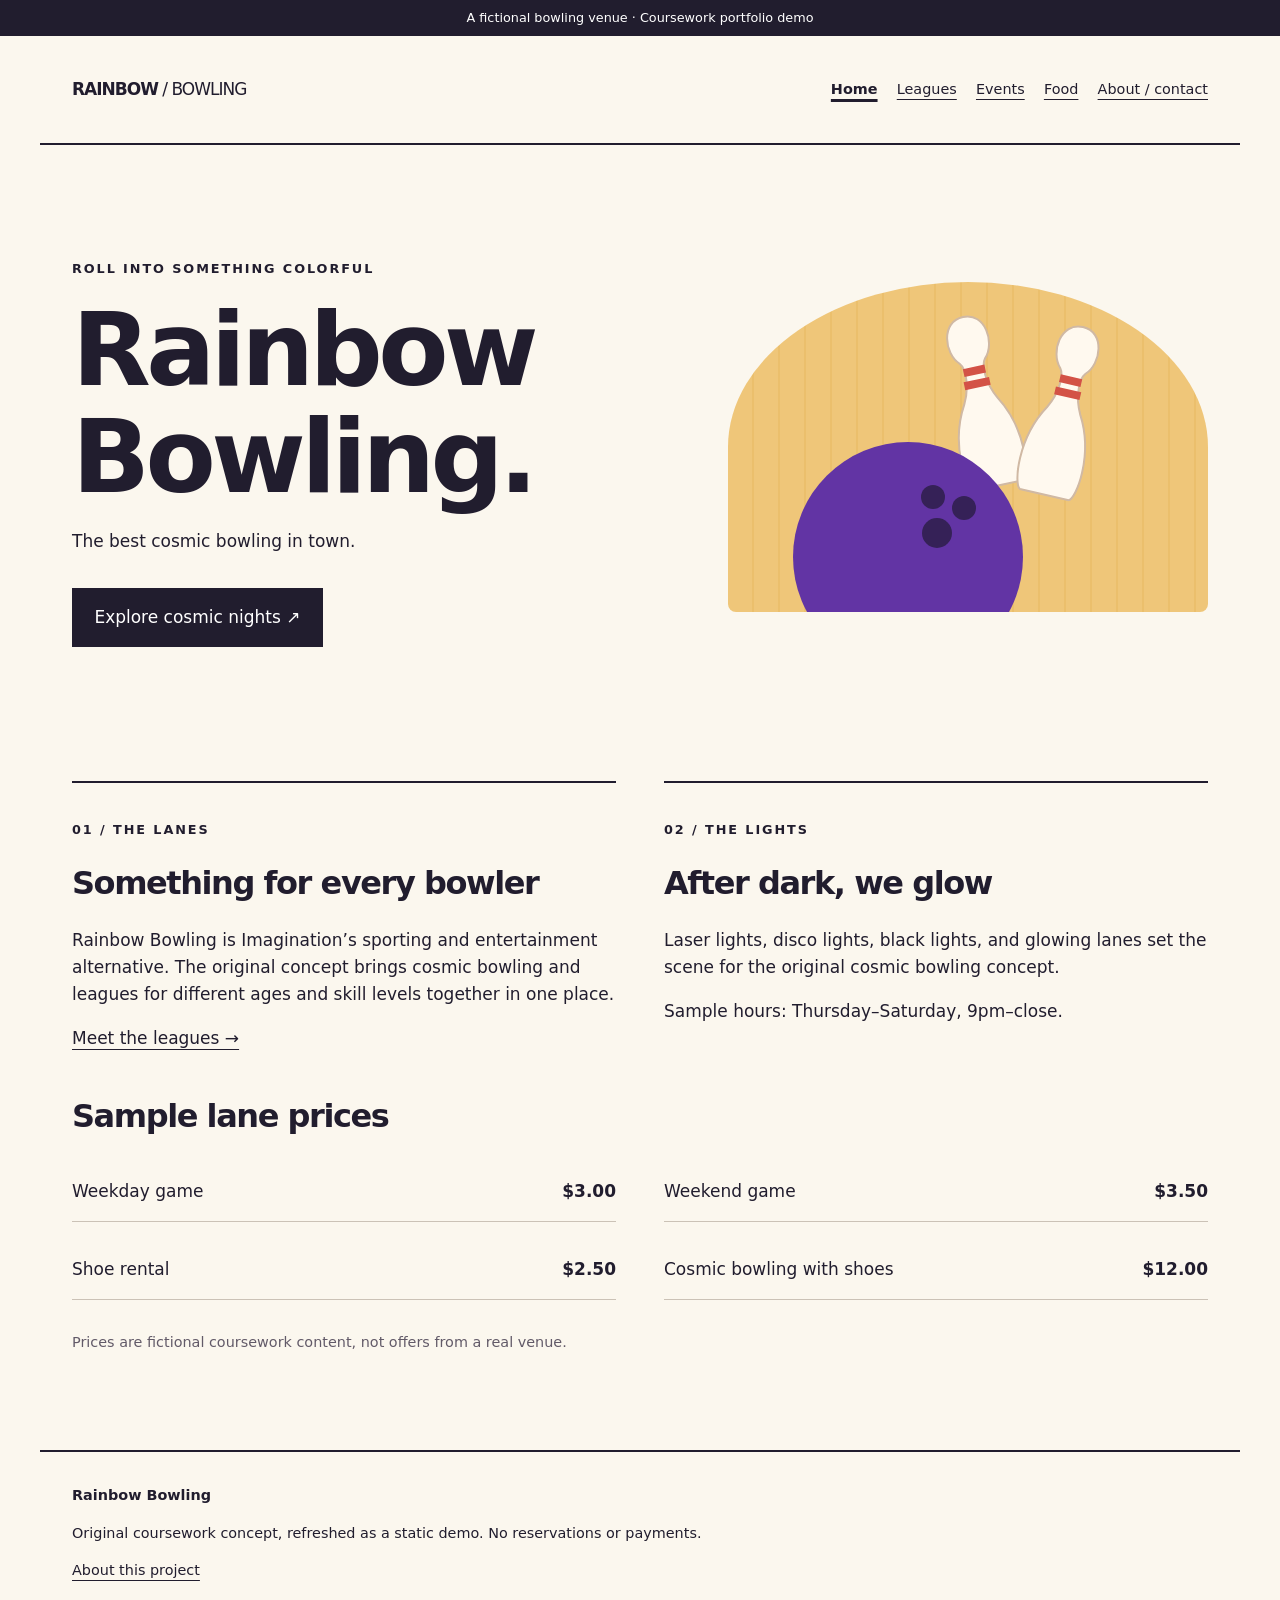
==== rainbow-bowling-static/static-site/index.html @ 679307af "Prepare Rainbow Bowling static concept for GitHub Pages" ====
<!doctype html>
<html lang="en">
  <head>
    <meta charset="utf-8" />
    <meta name="viewport" content="width=device-width, initial-scale=1" />
    <title>Rainbow Bowling | Rainbow Bowling</title>
    <meta name="description" content="The best cosmic bowling in town." />
    <link rel="stylesheet" href="style.css" />
  </head>
  <body>
    <a class="skip" href="#main">Skip to content</a>
    <p class="demo-banner">
      A fictional bowling venue · Coursework portfolio demo
    </p>
    <header>
      <a class="logo" href="index.html">RAINBOW<span> / BOWLING</span></a>
      <nav aria-label="Main navigation">
        <a href="index.html" aria-current="page">Home</a
        ><a href="leagues.html">Leagues</a><a href="events.html">Events</a
        ><a href="food.html">Food</a
        ><a href="contact-us.html">About / contact</a>
      </nav>
    </header>
    <main id="main">
      <section class="hero">
        <div>
          <p class="eyebrow">Roll into something colorful</p>
          <h1>Rainbow<br />Bowling.</h1>
          <p>The best cosmic bowling in town.</p>
          <a class="button" href="events.html">Explore cosmic nights ↗</a>
        </div>
        <div class="bowling-art" aria-hidden="true">
          <svg
            viewBox="0 0 460 330"
            width="100%"
            height="100%"
            xmlns="http://www.w3.org/2000/svg"
          >
            <defs>
              <g id="pin">
                <path
                  d="M0 0 C-23 0 -26 32 -13 45 C-8 51 -8 69 -17 86 C-39 123 -32 169 -25 172 L25 172 C32 169 39 123 17 86 C8 69 8 51 13 45 C26 32 23 0 0 0Z"
                  fill="#fff9ef"
                  stroke="#d0b9a4"
                  stroke-width="2"
                />
                <path
                  d="M-11 55 L11 55 M-13 68 L13 68"
                  stroke="#d35246"
                  stroke-width="8"
                />
              </g>
            </defs>
            <use href="#pin" transform="translate(225 35) rotate(-12)" />
            <use href="#pin" transform="translate(345 45) rotate(13)" />
            <circle cx="170" cy="275" r="115" fill="#6234a4" />
            <circle cx="195" cy="215" r="12" fill="#352157" />
            <circle cx="226" cy="226" r="12" fill="#352157" />
            <circle cx="199" cy="251" r="15" fill="#352157" />
          </svg>
        </div>
      </section>
      <section class="grid">
        <article>
          <p class="eyebrow">01 / The lanes</p>
          <h2>Something for every bowler</h2>
          <p>
            Rainbow Bowling is Imagination’s sporting and entertainment
            alternative. The original concept brings cosmic bowling and leagues
            for different ages and skill levels together in one place.
          </p>
          <a href="leagues.html">Meet the leagues →</a>
        </article>
        <article>
          <p class="eyebrow">02 / The lights</p>
          <h2>After dark, we glow</h2>
          <p>
            Laser lights, disco lights, black lights, and glowing lanes set the
            scene for the original cosmic bowling concept.
          </p>
          <p>Sample hours: Thursday–Saturday, 9pm–close.</p>
        </article>
      </section>
      <section>
        <h2>Sample lane prices</h2>
        <div class="prices">
          <p>Weekday game <strong>$3.00</strong></p>
          <p>Weekend game <strong>$3.50</strong></p>
          <p>Shoe rental <strong>$2.50</strong></p>
          <p>Cosmic bowling with shoes <strong>$12.00</strong></p>
        </div>
        <p class="note">
          Prices are fictional coursework content, not offers from a real venue.
        </p>
      </section>
    </main>
    <footer>
      <strong>Rainbow Bowling</strong>
      <p>
        Original coursework concept, refreshed as a static demo. No reservations
        or payments.
      </p>
      <a href="contact-us.html">About this project</a>
    </footer>
  </body>
</html>
---- rainbow-bowling-static/static-site/style.css ----
* {
  box-sizing: border-box;
}
html {
  scroll-behavior: smooth;
}
body {
  margin: 0;
  background: #fbf7ee;
  color: #211d2e;
  font:
    17px/1.6 system-ui,
    sans-serif;
}
a {
  color: inherit;
  text-underline-offset: 5px;
}
a:hover {
  color: #6b37b9;
}
a:focus-visible {
  outline: 3px solid #d25f08;
  outline-offset: 5px;
}
.demo-banner {
  margin: 0;
  background: #211d2e;
  color: #fff;
  text-align: center;
  padding: 0.5rem 1rem;
  font-size: 0.8rem;
}
header,
main,
footer {
  max-width: 1200px;
  margin: auto;
  padding: 2rem;
}
header {
  display: flex;
  justify-content: space-between;
  align-items: center;
  gap: 1rem;
  border-bottom: 2px solid #211d2e;
  flex-wrap: wrap;
}
.logo {
  font-weight: 900;
  text-decoration: none;
  letter-spacing: -1px;
}
.logo span {
  font-weight: 400;
}
nav {
  display: flex;
  gap: 1.2rem;
  flex-wrap: wrap;
}
nav a {
  font-size: 0.9rem;
  padding: 0.6rem 0;
}
nav [aria-current] {
  font-weight: 750;
  text-decoration-thickness: 3px;
}
h1,
h2 {
  line-height: 1.05;
  letter-spacing: -0.045em;
}
h1 {
  font-size: clamp(3rem, 8vw, 7rem);
  margin: 1rem 0;
}
h2 {
  font-size: 2rem;
}
.lead {
  font-size: 1.5rem;
  max-width: 45rem;
}
.hero {
  display: grid;
  grid-template-columns: 1.3fr 1fr;
  align-items: center;
  gap: 2rem;
  min-height: 540px;
}
.eyebrow {
  text-transform: uppercase;
  letter-spacing: 0.15em;
  font-size: 0.8rem;
  font-weight: 650;
}
.button {
  display: inline-block;
  background: #211d2e;
  color: #fff;
  padding: 1rem 1.4rem;
  margin-top: 1rem;
  text-decoration: none;
}
.button:hover {
  background: #6433a5;
  color: #fff;
}
.bowling-art {
  position: relative;
  height: 330px;
  border-radius: 50% 50% 8px 8px;
  background: repeating-linear-gradient(
    90deg,
    #efc679 0 24px,
    #ebbf6c 24px 26px
  );
  overflow: hidden;
}
.ball {
  position: absolute;
  bottom: -90px;
  left: 10%;
  font-size: 280px;
  line-height: 1;
  color: #6336a5;
  z-index: 2;
  text-shadow: 8px 8px #3e236c;
}
.pin {
  position: absolute;
  font-size: 230px;
  line-height: 1;
  right: 5%;
  top: 10px;
  color: #fff;
  text-shadow: 4px 5px #c95442;
  transform: rotate(15deg);
}
.pin.back {
  right: 36%;
  font-size: 185px;
  transform: rotate(-15deg);
}
section {
  margin-bottom: 4rem;
}
.grid {
  display: grid;
  grid-template-columns: repeat(auto-fit, minmax(min(100%, 280px), 1fr));
  gap: 3rem;
  margin: 3rem 0;
}
article {
  border-top: 2px solid #211d2e;
  padding-top: 1.5rem;
}
.prices {
  display: grid;
  grid-template-columns: repeat(2, 1fr);
  gap: 0 3rem;
}
.prices p {
  display: flex;
  justify-content: space-between;
  gap: 1rem;
  border-bottom: 1px solid #cbc2b6;
  padding-bottom: 1rem;
}
.note {
  color: #625a68;
  font-size: 0.9rem;
}
.price {
  font-size: 4rem;
  font-weight: 750;
}
.price span {
  font-size: 1rem;
}
footer {
  border-top: 2px solid #211d2e;
  font-size: 0.9rem;
}
.skip {
  position: absolute;
  top: -100px;
  background: white;
  padding: 1rem;
  z-index: 9;
}
.skip:focus {
  top: 0;
}
@media (max-width: 650px) {
  header,
  main,
  footer {
    padding: 1.25rem;
  }
  .hero {
    grid-template-columns: 1fr;
    min-height: 0;
  }
  .bowling-art {
    height: 240px;
  }
  .prices {
    grid-template-columns: 1fr;
  }
  nav {
    gap: 1rem;
  }
  .grid {
    gap: 1.5rem;
  }
  section {
    margin-bottom: 2rem;
  }
}
@media (prefers-reduced-motion: reduce) {
  html {
    scroll-behavior: auto;
  }
}
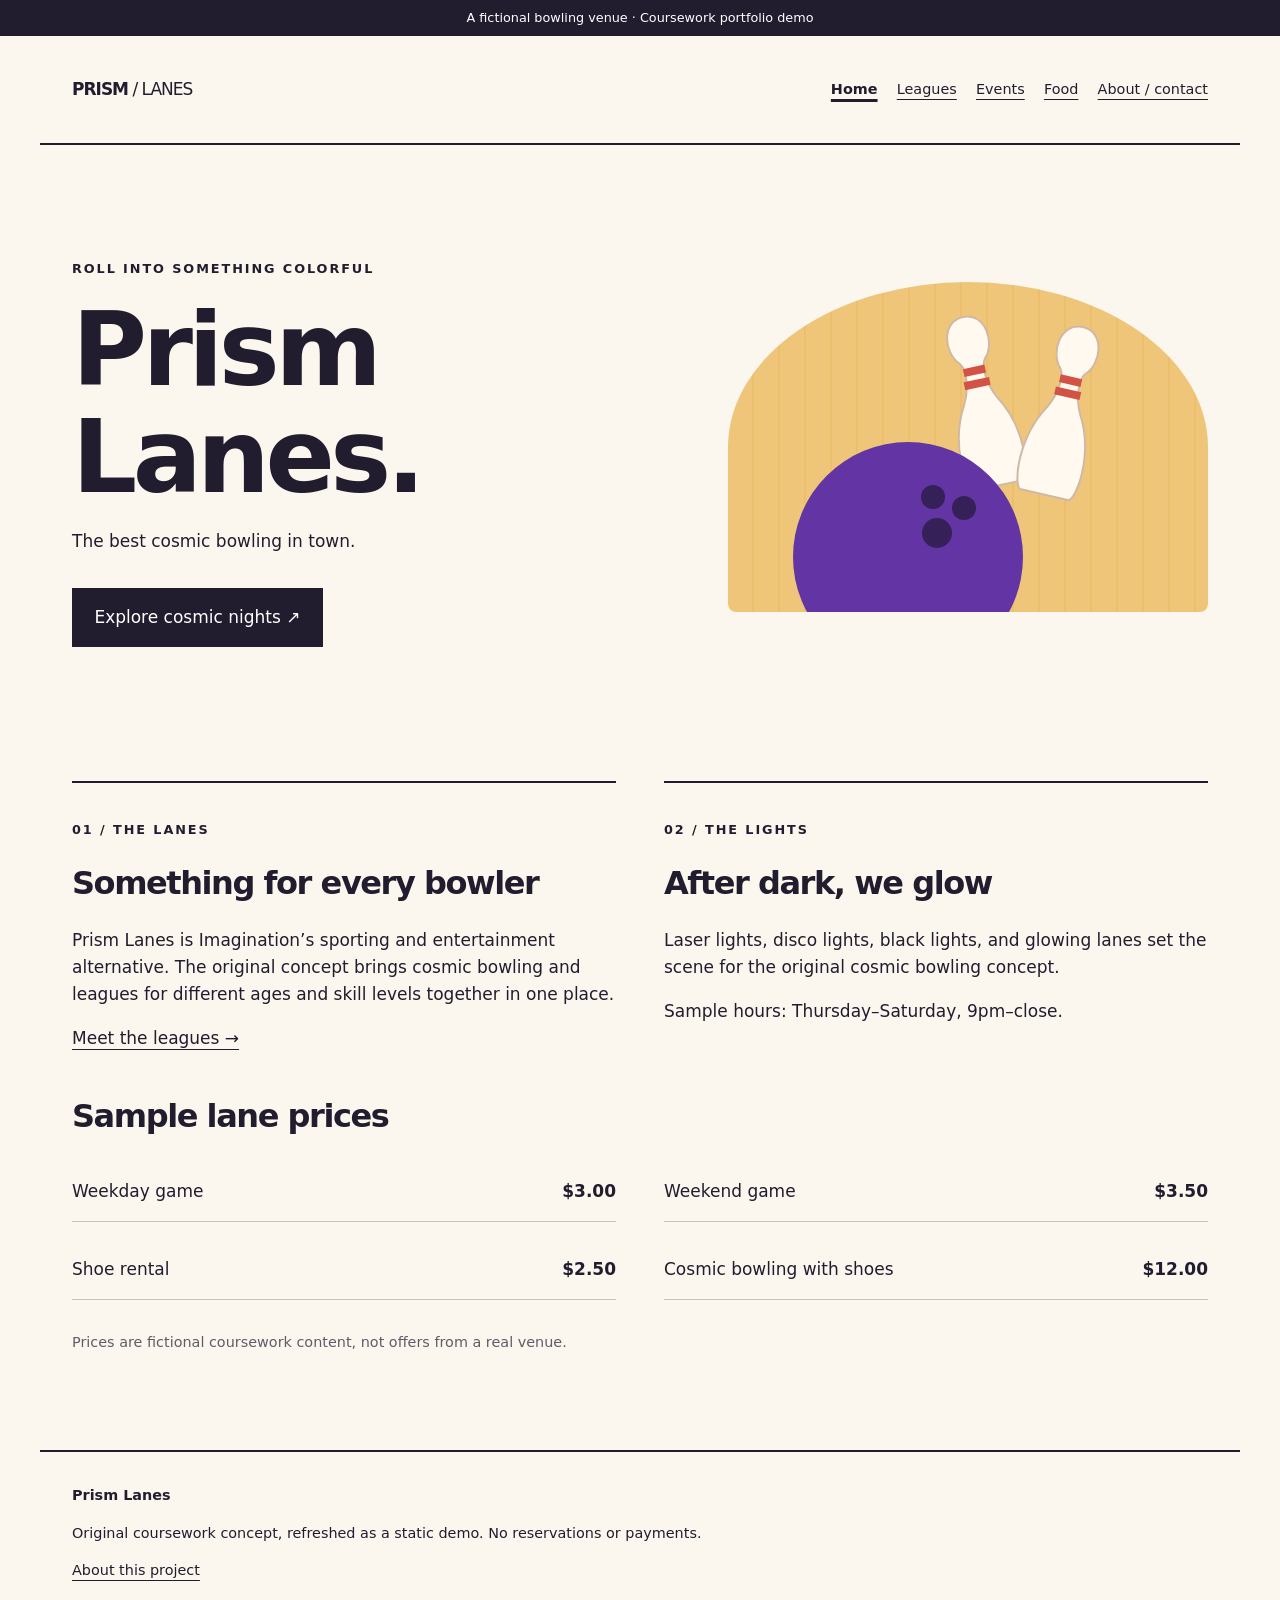
==== commit 57ae3e61: "Rename bowling demo to Prism Lanes and enable Pages publishing" ====
--- a/rainbow-bowling-static/static-site/index.html
+++ b/rainbow-bowling-static/static-site/index.html
@@ -3,7 +3,7 @@
   <head>
     <meta charset="utf-8" />
     <meta name="viewport" content="width=device-width, initial-scale=1" />
-    <title>Rainbow Bowling | Rainbow Bowling</title>
+    <title>Prism Lanes | Prism Lanes</title>
     <meta name="description" content="The best cosmic bowling in town." />
     <link rel="stylesheet" href="style.css" />
   </head>
@@ -13,7 +13,7 @@
       A fictional bowling venue · Coursework portfolio demo
     </p>
     <header>
-      <a class="logo" href="index.html">RAINBOW<span> / BOWLING</span></a>
+      <a class="logo" href="index.html">PRISM<span> / LANES</span></a>
       <nav aria-label="Main navigation">
         <a href="index.html" aria-current="page">Home</a
         ><a href="leagues.html">Leagues</a><a href="events.html">Events</a
@@ -25,7 +25,7 @@
       <section class="hero">
         <div>
           <p class="eyebrow">Roll into something colorful</p>
-          <h1>Rainbow<br />Bowling.</h1>
+          <h1>Prism<br />Lanes.</h1>
           <p>The best cosmic bowling in town.</p>
           <a class="button" href="events.html">Explore cosmic nights ↗</a>
         </div>
@@ -65,7 +65,7 @@
           <p class="eyebrow">01 / The lanes</p>
           <h2>Something for every bowler</h2>
           <p>
-            Rainbow Bowling is Imagination’s sporting and entertainment
+            Prism Lanes is Imagination’s sporting and entertainment
             alternative. The original concept brings cosmic bowling and leagues
             for different ages and skill levels together in one place.
           </p>
@@ -95,7 +95,7 @@
       </section>
     </main>
     <footer>
-      <strong>Rainbow Bowling</strong>
+      <strong>Prism Lanes</strong>
       <p>
         Original coursework concept, refreshed as a static demo. No reservations
         or payments.
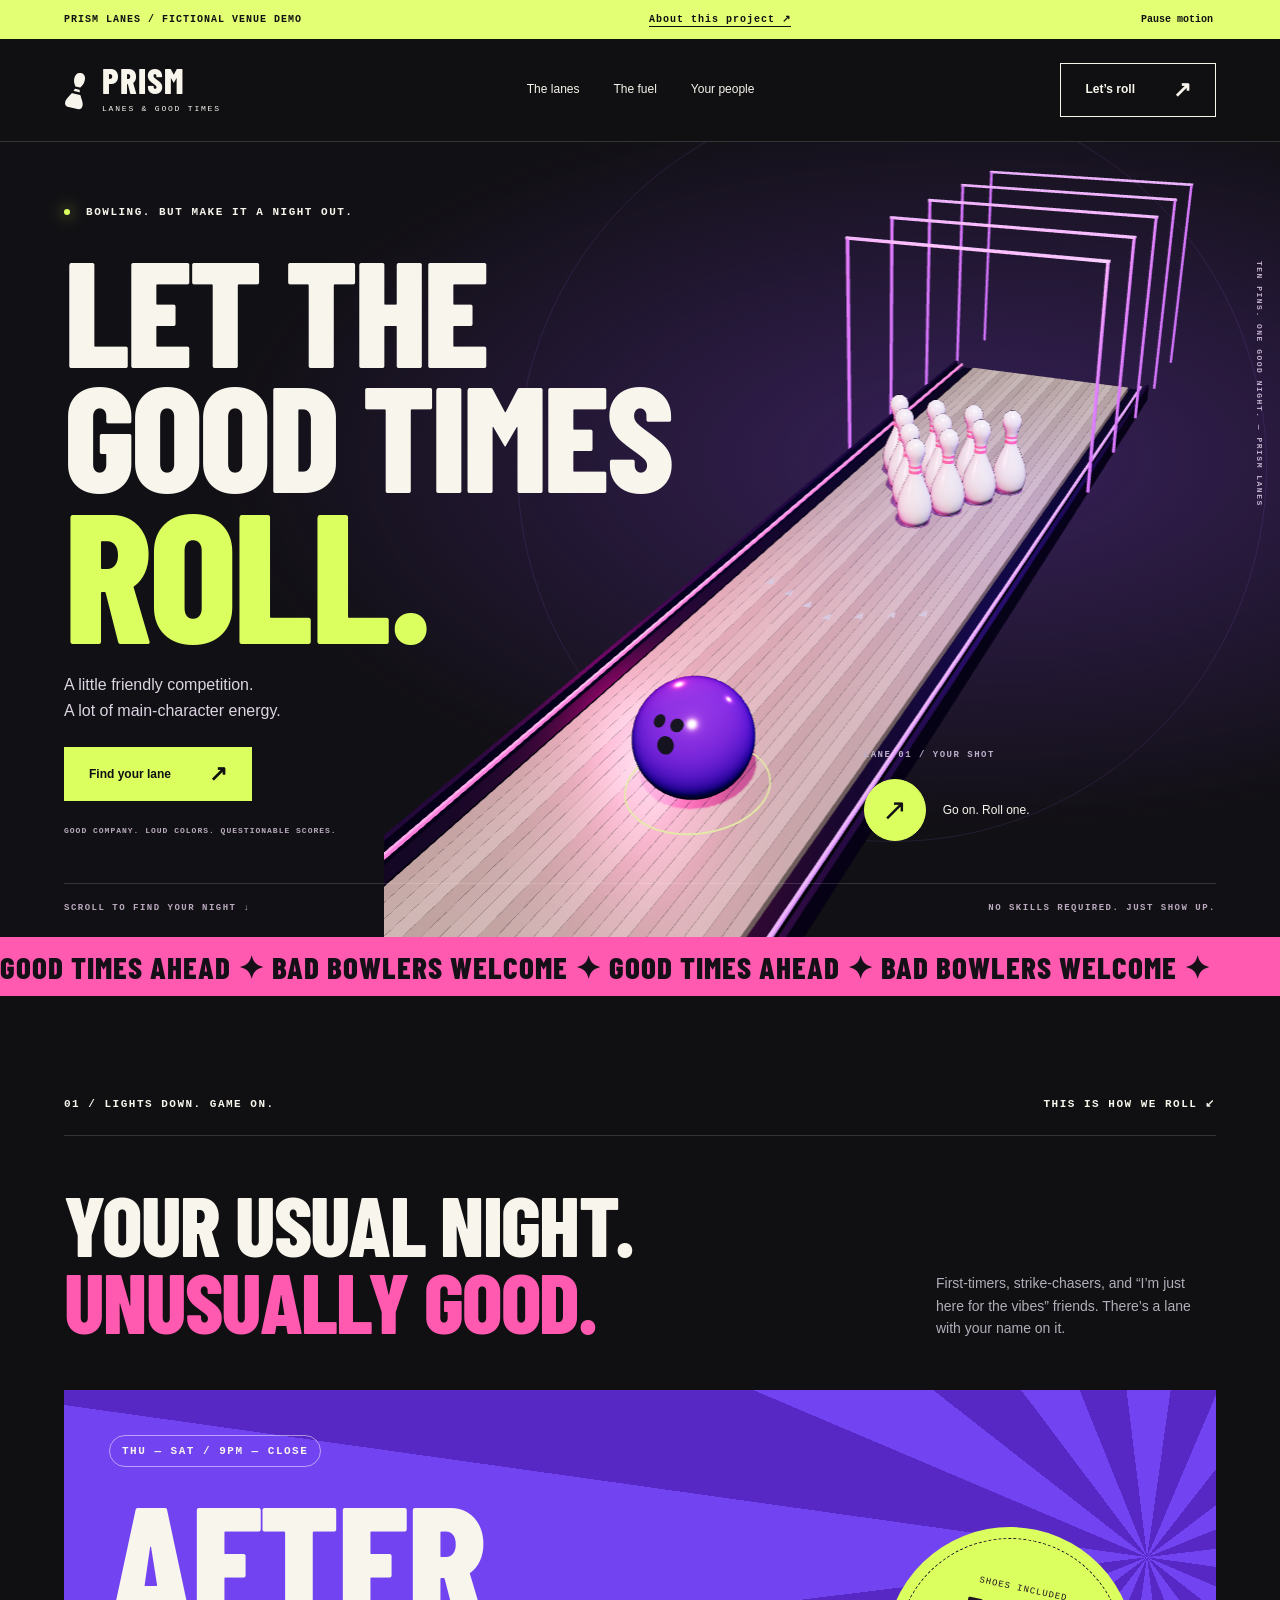
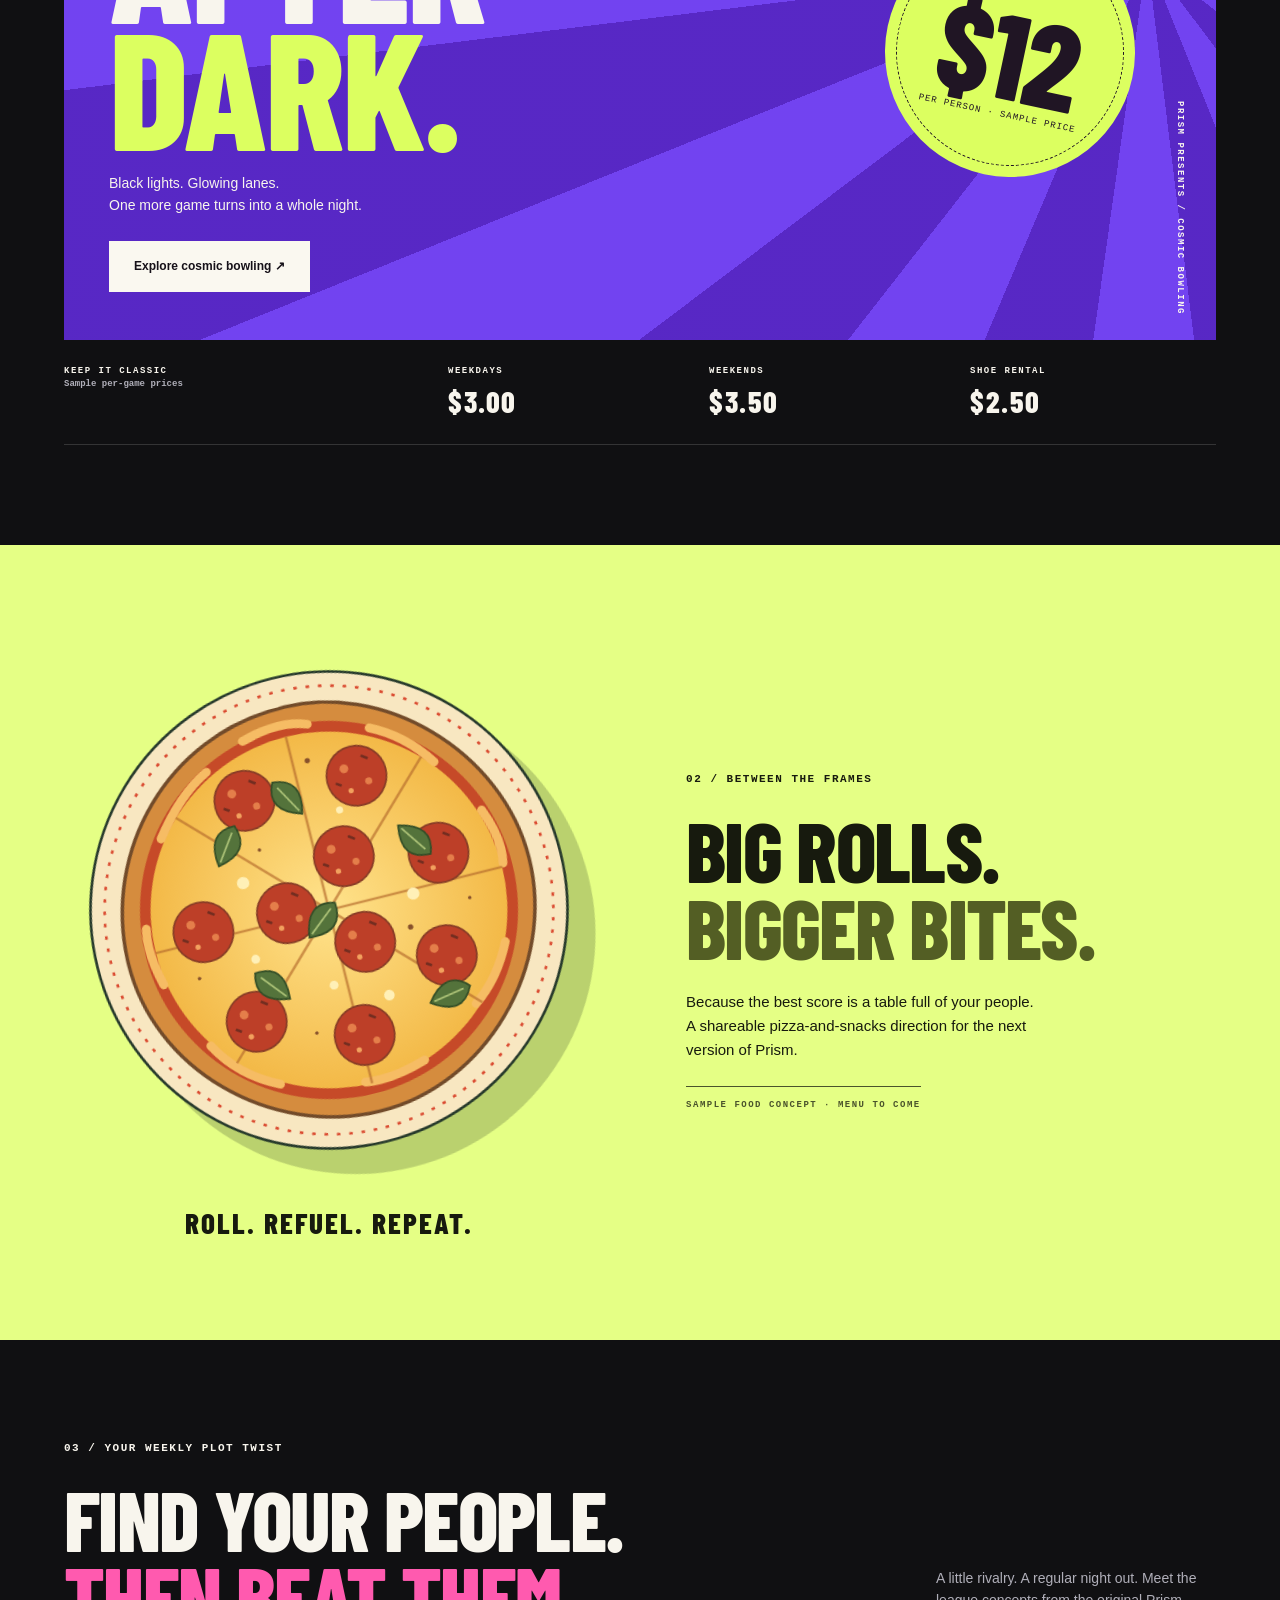
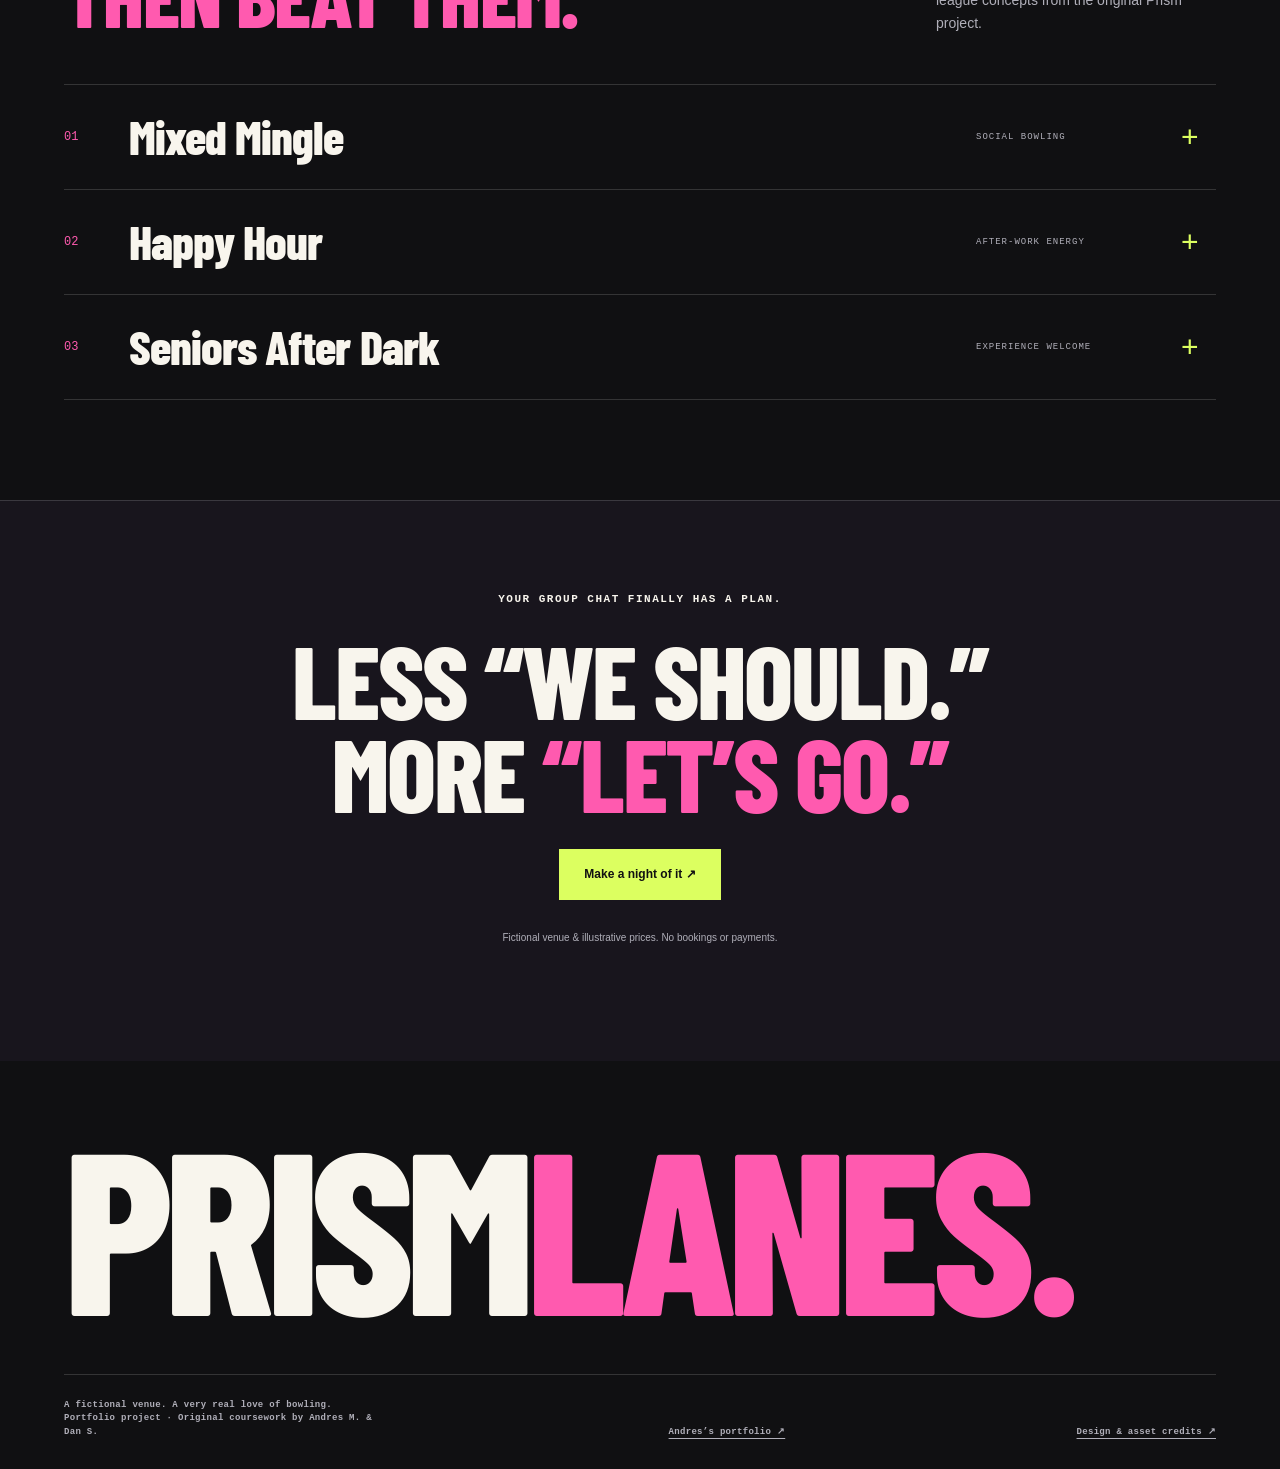
==== commit fa47c356: "Publish After Dark as the Prism Lanes homepage" ====
--- a/rainbow-bowling-static/static-site/index.html
+++ b/rainbow-bowling-static/static-site/index.html
@@ -1,106 +1,264 @@
 <!doctype html>
-<html lang="en">
+<html lang="en" data-theme="night">
   <head>
     <meta charset="utf-8" />
     <meta name="viewport" content="width=device-width, initial-scale=1" />
-    <title>Prism Lanes | Prism Lanes</title>
-    <meta name="description" content="The best cosmic bowling in town." />
-    <link rel="stylesheet" href="style.css" />
+    <meta
+      name="description"
+      content="Prism Lanes: cosmic bowling, good company, and an interactive 3D lane. A fictional venue and web-development portfolio demo."
+    />
+    <title>Prism Lanes — Let the good times roll</title>
+    <link
+      rel="canonical"
+      href="https://grimsyntaxcloud.github.io/prism-lanes/"
+    />
+    <link rel="stylesheet" href="assets/designs.css" />
   </head>
   <body>
+    <div class="study-bar">
+      <span>PRISM LANES <b> / FICTIONAL VENUE DEMO</b></span>
+      <a href="#about">About this project ↗</a>
+      <button class="motion-toggle" aria-pressed="false">Pause motion</button>
+    </div>
     <a class="skip" href="#main">Skip to content</a>
-    <p class="demo-banner">
-      A fictional bowling venue · Coursework portfolio demo
-    </p>
-    <header>
-      <a class="logo" href="index.html">PRISM<span> / LANES</span></a>
+    <header class="site-header">
+      <a class="brand" href="#main" aria-label="Prism Lanes home"
+        ><svg viewBox="0 0 32 48" aria-hidden="true">
+          <path
+            d="M16 2C8 2 8 13 12 18c3 4-1 10-5 17-4 7-1 11 2 11h14c3 0 6-4 2-11-4-7-8-13-5-17C24 13 24 2 16 2Z"
+            fill="currentColor"
+          />
+          <path
+            d="M12 21h8M10 27h12"
+            stroke="var(--bg)"
+            stroke-width="3"
+          /></svg
+        ><span>PRISM<small>LANES & GOOD TIMES</small></span></a
+      >
       <nav aria-label="Main navigation">
-        <a href="index.html" aria-current="page">Home</a
-        ><a href="leagues.html">Leagues</a><a href="events.html">Events</a
-        ><a href="food.html">Food</a
-        ><a href="contact-us.html">About / contact</a>
+        <a href="#bowling">The lanes</a><a href="#food">The fuel</a
+        ><a href="#leagues">Your people</a>
       </nav>
+      <button class="button header-cta" data-plan>
+        Let’s roll <span>↗</span>
+      </button>
     </header>
     <main id="main">
-      <section class="hero">
+      <section class="night-hero">
+        <div class="hero-orbit" aria-hidden="true"></div>
+        <div class="hero-copy">
+          <p class="eyebrow">
+            <span class="live-dot"></span> BOWLING. BUT MAKE IT A NIGHT OUT.
+          </p>
+          <h1>LET THE<br />GOOD TIMES<br /><span>ROLL.</span></h1>
+          <p class="hero-description">
+            A little friendly competition.<br />A lot of main-character energy.
+          </p>
+          <button class="button acid" data-plan>
+            Find your lane <span>↗</span>
+          </button>
+          <p class="hero-note">
+            GOOD COMPANY. LOUD COLORS. QUESTIONABLE SCORES.
+          </p>
+        </div>
+        <div
+          class="lane-stage"
+          role="img"
+          aria-label="A three-dimensional cosmic bowling lane with glowing rails, ten pins, and a purple bowling ball"
+        >
+          <div class="scene-fallback" aria-hidden="true">
+            ✦<span>STRIKE<br />AFTER DARK.</span>
+          </div>
+          <canvas id="lane-canvas" aria-hidden="true"></canvas>
+        </div>
+        <div class="lane-control">
+          <span class="eyebrow">LANE 01 / YOUR SHOT</span
+          ><button
+            id="roll-ball"
+            class="round-button"
+            aria-label="Roll the ball in the 3D bowling scene"
+          >
+            ↗</button
+          ><span id="roll-status" role="status">Go on. Roll one.</span>
+        </div>
+        <span class="hero-side" aria-hidden="true"
+          >TEN PINS. ONE GOOD NIGHT. — PRISM LANES</span
+        >
+        <div class="hero-bottom">
+          <span>SCROLL TO FIND YOUR NIGHT ↓</span
+          ><span>NO SKILLS REQUIRED. JUST SHOW UP.</span>
+        </div>
+      </section>
+      <div class="ticker" aria-hidden="true">
         <div>
-          <p class="eyebrow">Roll into something colorful</p>
-          <h1>Prism<br />Lanes.</h1>
-          <p>The best cosmic bowling in town.</p>
-          <a class="button" href="events.html">Explore cosmic nights ↗</a>
-        </div>
-        <div class="bowling-art" aria-hidden="true">
-          <svg
-            viewBox="0 0 460 330"
-            width="100%"
-            height="100%"
-            xmlns="http://www.w3.org/2000/svg"
-          >
-            <defs>
-              <g id="pin">
-                <path
-                  d="M0 0 C-23 0 -26 32 -13 45 C-8 51 -8 69 -17 86 C-39 123 -32 169 -25 172 L25 172 C32 169 39 123 17 86 C8 69 8 51 13 45 C26 32 23 0 0 0Z"
-                  fill="#fff9ef"
-                  stroke="#d0b9a4"
-                  stroke-width="2"
-                />
-                <path
-                  d="M-11 55 L11 55 M-13 68 L13 68"
-                  stroke="#d35246"
-                  stroke-width="8"
-                />
-              </g>
-            </defs>
-            <use href="#pin" transform="translate(225 35) rotate(-12)" />
-            <use href="#pin" transform="translate(345 45) rotate(13)" />
-            <circle cx="170" cy="275" r="115" fill="#6234a4" />
-            <circle cx="195" cy="215" r="12" fill="#352157" />
-            <circle cx="226" cy="226" r="12" fill="#352157" />
-            <circle cx="199" cy="251" r="15" fill="#352157" />
-          </svg>
-        </div>
-      </section>
-      <section class="grid">
-        <article>
-          <p class="eyebrow">01 / The lanes</p>
-          <h2>Something for every bowler</h2>
+          GOOD TIMES AHEAD ✦ BAD BOWLERS WELCOME ✦ GOOD TIMES AHEAD ✦ BAD
+          BOWLERS WELCOME ✦
+        </div>
+      </div>
+      <section id="bowling" class="night-bowling section-pad">
+        <div class="section-kicker">
+          <span>01 / LIGHTS DOWN. GAME ON.</span
+          ><span>THIS IS HOW WE ROLL ↙</span>
+        </div>
+        <div class="split-heading">
+          <h2>YOUR USUAL NIGHT.<br /><em>UNUSUALLY GOOD.</em></h2>
           <p>
-            Prism Lanes is Imagination’s sporting and entertainment
-            alternative. The original concept brings cosmic bowling and leagues
-            for different ages and skill levels together in one place.
-          </p>
-          <a href="leagues.html">Meet the leagues →</a>
-        </article>
-        <article>
-          <p class="eyebrow">02 / The lights</p>
-          <h2>After dark, we glow</h2>
+            First-timers, strike-chasers, and “I’m just here for the vibes”
+            friends. There’s a lane with your name on it.
+          </p>
+        </div>
+        <div class="cosmic-poster">
+          <div class="poster-rays" aria-hidden="true"></div>
+          <div class="poster-copy">
+            <span class="pill">THU — SAT / 9PM — CLOSE</span>
+            <h3>AFTER<br /><span>DARK.</span></h3>
+            <p>
+              Black lights. Glowing lanes.<br />One more game turns into a whole
+              night.
+            </p>
+            <button class="button white" data-plan>
+              Explore cosmic bowling ↗
+            </button>
+          </div>
+          <div class="price-stamp">
+            <span>SHOES INCLUDED</span><strong>$12</strong
+            ><span>PER PERSON · SAMPLE PRICE</span>
+          </div>
+          <span class="poster-label">PRISM PRESENTS / COSMIC BOWLING</span>
+        </div>
+        <div class="rate-strip">
+          <p>KEEP IT CLASSIC <small>Sample per-game prices</small></p>
+          <p>WEEKDAYS <strong>$3.00</strong></p>
+          <p>WEEKENDS <strong>$3.50</strong></p>
+          <p>SHOE RENTAL <strong>$2.50</strong></p>
+        </div>
+      </section>
+      <section id="food" class="night-food section-pad">
+        <div class="food-art">
+          <img
+            src="assets/pizza.svg"
+            alt="Original illustration of a pizza with pepperoni, basil, and melted cheese"
+            loading="lazy"
+          /><span class="orbit-label">ROLL. REFUEL. REPEAT.</span>
+        </div>
+        <div>
+          <p class="eyebrow">02 / BETWEEN THE FRAMES</p>
+          <h2>BIG ROLLS.<br /><span>BIGGER BITES.</span></h2>
           <p>
-            Laser lights, disco lights, black lights, and glowing lanes set the
-            scene for the original cosmic bowling concept.
-          </p>
-          <p>Sample hours: Thursday–Saturday, 9pm–close.</p>
-        </article>
-      </section>
-      <section>
-        <h2>Sample lane prices</h2>
-        <div class="prices">
-          <p>Weekday game <strong>$3.00</strong></p>
-          <p>Weekend game <strong>$3.50</strong></p>
-          <p>Shoe rental <strong>$2.50</strong></p>
-          <p>Cosmic bowling with shoes <strong>$12.00</strong></p>
-        </div>
-        <p class="note">
-          Prices are fictional coursework content, not offers from a real venue.
+            Because the best score is a table full of your people. A shareable
+            pizza-and-snacks direction for the next version of Prism.
+          </p>
+          <span class="menu-note">SAMPLE FOOD CONCEPT · MENU TO COME</span>
+        </div>
+      </section>
+      <section id="leagues" class="night-leagues section-pad">
+        <p class="eyebrow">03 / YOUR WEEKLY PLOT TWIST</p>
+        <div class="split-heading">
+          <h2>FIND YOUR PEOPLE.<br /><em>THEN BEAT THEM.</em></h2>
+          <p>
+            A little rivalry. A regular night out. Meet the league concepts from
+            the original Prism project.
+          </p>
+        </div>
+        <div class="league-list">
+          <details>
+            <summary>
+              <span>01</span>
+              <h3>Mixed Mingle</h3>
+              <span class="league-tag">SOCIAL BOWLING</span><b>+</b>
+            </summary>
+            <p>
+              A social bowling league for meeting other players. Bring a friend
+              or find your next teammate. This preview does not accept
+              registrations.
+            </p>
+          </details>
+          <details>
+            <summary>
+              <span>02</span>
+              <h3>Happy Hour</h3>
+              <span class="league-tag">AFTER-WORK ENERGY</span><b>+</b>
+            </summary>
+            <p>
+              Close the laptop. Open a new frame. A relaxed after-work league
+              concept for making a regular night of it.
+            </p>
+          </details>
+          <details>
+            <summary>
+              <span>03</span>
+              <h3>Seniors After Dark</h3>
+              <span class="league-tag">EXPERIENCE WELCOME</span><b>+</b>
+            </summary>
+            <p>
+              A friendly league concept for experienced and returning bowlers.
+              Familiar faces, friendly competition, and another reason to get
+              together.
+            </p>
+          </details>
+        </div>
+      </section>
+      <section class="night-finale">
+        <p class="eyebrow">YOUR GROUP CHAT FINALLY HAS A PLAN.</p>
+        <h2>LESS “WE SHOULD.”<br />MORE <span>“LET’S GO.”</span></h2>
+        <button class="button acid" data-plan>Make a night of it ↗</button>
+        <p class="fine-print">
+          Fictional venue & illustrative prices. No bookings or payments.
         </p>
       </section>
     </main>
-    <footer>
-      <strong>Prism Lanes</strong>
+    <footer id="about">
+      <div class="footer-brand">PRISM<span>LANES.</span></div>
+      <div class="footer-bottom">
+        <p>
+          A fictional venue. A very real love of bowling.<br />Portfolio project
+          · Original coursework by Andres M. & Dan S.
+        </p>
+        <a href="https://grimsyntaxcloud.github.io/">Andres’s portfolio ↗</a
+        ><a href="assets/credits.txt">Design & asset credits ↗</a>
+      </div>
+    </footer>
+    <dialog id="plan" aria-labelledby="plan-title">
+      <form method="dialog">
+        <button class="close-dialog" aria-label="Close visit planner">×</button>
+      </form>
+      <p class="eyebrow">MAKE A NIGHT OF IT</p>
+      <h2 id="plan-title">Your lane.<br />Your kind of night.</h2>
       <p>
-        Original coursework concept, refreshed as a static demo. No reservations
-        or payments.
+        Try the sample visit planner. This fictional venue does not accept
+        reservations or payments.
       </p>
-      <a href="contact-us.html">About this project</a>
-    </footer>
+      <label for="visit-type">Pick your vibe</label
+      ><select id="visit-type">
+        <option value="cosmic">
+          Cosmic bowling · $12 / person, shoes included
+        </option>
+        <option value="weekday">
+          Weekday bowling · $3 / game + $2.50 shoes
+        </option>
+        <option value="weekend">
+          Weekend bowling · $3.50 / game + $2.50 shoes
+        </option></select
+      ><label for="players">Bring your people</label
+      ><select id="players">
+        <option value="2">2 players</option>
+        <option value="3">3 players</option>
+        <option value="4" selected>4 players</option>
+        <option value="5">5 players</option>
+        <option value="6">6 players</option>
+      </select>
+      <div class="estimate">
+        <span
+          >Sample total
+          <small id="estimate-detail">Cosmic bowling with shoes</small></span
+        ><output id="estimate" aria-live="polite">$48.00</output>
+      </div>
+      <p class="fine-print">
+        Illustrative coursework prices. One game per player for standard
+        bowling. Nothing is booked or saved.
+      </p>
+    </dialog>
+    <script type="module" src="assets/interactions.js"></script>
+    <script type="module" src="assets/lane.js"></script>
   </body>
 </html>
--- a/rainbow-bowling-static/static-site/assets/designs.css
+++ b/rainbow-bowling-static/static-site/assets/designs.css
@@ -0,0 +1,1704 @@
+@font-face {
+  font-family: Barlow;
+  src: url("BarlowCondensed-ExtraBold.ttf") format("truetype");
+  font-weight: 800;
+  font-display: swap;
+}
+@font-face {
+  font-family: Bowlby;
+  src: url("BowlbyOneSC-Regular.ttf") format("truetype");
+  font-weight: 400;
+  font-display: swap;
+}
+:root {
+  --bg: #101012;
+  --fg: #f8f5ed;
+  --muted: #b0afb9;
+  --line: #ffffff26;
+  --acid: #dcff60;
+  --pink: #ff5aaf;
+  --purple: #7c45ff;
+  --display: Barlow, Impact, sans-serif;
+  --pad: clamp(24px, 5vw, 88px);
+}
+* {
+  box-sizing: border-box;
+}
+html {
+  scroll-behavior: smooth;
+  scroll-padding-top: 66px;
+}
+body {
+  margin: 0;
+  overflow-x: clip;
+  background: var(--bg);
+  color: var(--fg);
+  font-family: Arial, Helvetica, sans-serif;
+  font-size: 15px;
+  line-height: 1.6;
+}
+h1,
+h2,
+h3,
+p {
+  margin: 0;
+}
+button,
+a,
+select {
+  -webkit-tap-highlight-color: transparent;
+}
+a {
+  color: inherit;
+  text-decoration: none;
+}
+button,
+select {
+  font: inherit;
+}
+button {
+  cursor: pointer;
+}
+button:disabled {
+  cursor: default;
+}
+a:focus-visible,
+button:focus-visible,
+summary:focus-visible,
+select:focus-visible {
+  outline: 3px solid var(--pink);
+  outline-offset: 6px;
+}
+img {
+  max-width: 100%;
+  display: block;
+}
+button {
+  color: inherit;
+}
+h1,
+h2,
+h3 {
+  font-family: var(--display);
+  font-weight: 800;
+  line-height: 0.91;
+  letter-spacing: -0.02em;
+}
+h2 {
+  font-size: clamp(50px, 6.6vw, 98px);
+}
+h3 {
+  font-size: 38px;
+}
+em {
+  font-style: normal;
+}
+p {
+  max-width: 58ch;
+}
+section {
+  position: relative;
+}
+.section-pad {
+  padding: 100px var(--pad);
+}
+.eyebrow,
+.section-kicker,
+.pill,
+.menu-note,
+.study-bar,
+.hero-bottom,
+.hero-note,
+.hero-side,
+.hero-note,
+.hero-bottom,
+.social-hero-footer,
+.ticket-top,
+.ticket-sub,
+.rate-strip,
+.poster-label,
+.footer-bottom,
+.round-seal,
+.pizza-label,
+.cosmic-price > span {
+  font:
+    11px/1.5 "Courier New",
+    monospace;
+  letter-spacing: 1.5px;
+  font-weight: bold;
+}
+.eyebrow {
+  margin-bottom: 24px;
+}
+.study-bar {
+  position: relative;
+  z-index: 10;
+  background: #e3ff74;
+  color: #101012;
+  padding: 9px var(--pad);
+  display: flex;
+  align-items: center;
+  justify-content: space-between;
+  gap: 16px;
+  font-size: 10px;
+  letter-spacing: 1px;
+}
+.study-bar a {
+  text-decoration: underline;
+  text-underline-offset: 4px;
+}
+.study-bar button {
+  border: 0;
+  background: none;
+  font: inherit;
+  padding: 3px;
+}
+.skip {
+  position: absolute;
+  top: -100px;
+  left: 16px;
+  z-index: 30;
+  background: var(--fg);
+  color: var(--bg);
+  padding: 12px;
+}
+.skip:focus {
+  top: 50px;
+}
+.site-header {
+  position: relative;
+  z-index: 5;
+  display: flex;
+  align-items: center;
+  justify-content: space-between;
+  padding: 24px var(--pad);
+  gap: 24px;
+  border-bottom: 1px solid var(--line);
+}
+.brand {
+  display: flex;
+  align-items: center;
+  gap: 12px;
+  font: 800 35px/0.85 var(--display);
+  letter-spacing: 1px;
+}
+.brand svg {
+  width: 26px;
+  height: 43px;
+  transform: rotate(13deg);
+}
+.brand small {
+  display: block;
+  font:
+    8px/1.2 "Courier New",
+    monospace;
+  margin-top: 8px;
+  letter-spacing: 1.8px;
+}
+.site-header nav {
+  display: flex;
+  gap: 34px;
+  font-size: 12px;
+}
+.site-header nav a {
+  position: relative;
+}
+.site-header nav a:after {
+  content: "";
+  position: absolute;
+  bottom: -5px;
+  left: 0;
+  width: 0;
+  height: 2px;
+  background: currentColor;
+  transition: width 0.25s;
+}
+.site-header nav a:hover:after {
+  width: 100%;
+}
+.button {
+  display: inline-flex;
+  align-items: center;
+  justify-content: space-between;
+  gap: 38px;
+  border: 1px solid currentColor;
+  background: none;
+  padding: 15px 24px;
+  font-size: 12px;
+  font-weight: bold;
+  transition:
+    transform 0.2s,
+    box-shadow 0.2s;
+  min-height: 48px;
+}
+.button:hover {
+  transform: translateY(-3px);
+  box-shadow: 4px 5px 0 var(--pink);
+}
+.button span {
+  font-size: 22px;
+  line-height: 1;
+}
+.acid {
+  background: var(--acid);
+  border-color: var(--acid);
+  color: #111;
+}
+.white {
+  background: #faf8f0;
+  color: #161119;
+  border-color: #faf8f0;
+}
+.section-kicker {
+  display: flex;
+  justify-content: space-between;
+  padding-bottom: 22px;
+  border-bottom: 1px solid var(--line);
+  margin-bottom: 50px;
+}
+.split-heading {
+  display: flex;
+  align-items: flex-end;
+  justify-content: space-between;
+  gap: 40px;
+  margin-bottom: 50px;
+}
+.split-heading p {
+  max-width: 280px;
+  font-size: 14px;
+  color: var(--muted);
+}
+.split-heading em {
+  color: var(--pink);
+}
+/* AFTER DARK — a cinematic lane, acid colors and poster typography. */
+.night-hero {
+  min-height: 790px;
+  overflow: hidden;
+  padding: 62px var(--pad) 100px;
+  background:
+    radial-gradient(ellipse at 76% 40%, #38205a 0, transparent 55%), #111014;
+}
+.hero-copy {
+  position: relative;
+  z-index: 2;
+  pointer-events: none;
+  max-width: 60%;
+}
+.hero-copy button {
+  pointer-events: auto;
+}
+.live-dot {
+  display: inline-block;
+  width: 6px;
+  height: 6px;
+  border-radius: 50%;
+  background: var(--acid);
+  margin-right: 8px;
+  box-shadow: 0 0 15px #ddff69;
+}
+.night-hero h1 {
+  font-size: clamp(96px, 11.8vw, 180px);
+  letter-spacing: -0.025em;
+  line-height: 0.83;
+  max-width: 780px;
+}
+.night-hero h1 span {
+  color: var(--acid);
+  font-size: 1.22em;
+}
+.hero-description {
+  font-size: 16px;
+  line-height: 1.6;
+  margin: 24px 0;
+  color: #ddd5e3;
+}
+.hero-note {
+  font-size: 8px;
+  letter-spacing: 1px;
+  color: #b9aabe;
+  margin-top: 24px;
+}
+.lane-stage {
+  position: absolute;
+  right: -7%;
+  top: -4%;
+  width: 77%;
+  height: 104%;
+  z-index: 1;
+}
+.lane-stage canvas {
+  width: 100%;
+  height: 100%;
+  display: block;
+  position: relative;
+}
+.scene-fallback {
+  position: absolute;
+  inset: 15% 5% 10% 30%;
+  display: grid;
+  place-content: center;
+  text-align: center;
+  color: #ff67dc;
+  font: 100px/1 var(--display);
+  transform: rotate(-12deg);
+  background: repeating-linear-gradient(
+    100deg,
+    transparent 0 60px,
+    #a656ff20 61px 65px
+  );
+  border-bottom: 4px solid #ff67dc;
+}
+.scene-fallback span {
+  font-size: 70px;
+}
+.scene-ready .scene-fallback {
+  display: none;
+}
+.lane-control {
+  position: absolute;
+  right: 8%;
+  bottom: 96px;
+  z-index: 3;
+  display: flex;
+  align-items: center;
+  gap: 17px;
+  flex-wrap: wrap;
+  max-width: 350px;
+}
+.lane-control .eyebrow {
+  flex-basis: 100%;
+  margin: 0;
+  color: #bcadc9;
+  font-size: 9px;
+}
+.round-button {
+  border: 1px solid var(--acid);
+  border-radius: 50%;
+  width: 62px;
+  height: 62px;
+  font-size: 30px;
+  background: var(--acid);
+  color: #101014;
+}
+.round-button:disabled {
+  opacity: 0.6;
+}
+.lane-control > span:last-child {
+  font-size: 12px;
+}
+.hero-bottom {
+  position: absolute;
+  bottom: 22px;
+  left: var(--pad);
+  right: var(--pad);
+  display: flex;
+  justify-content: space-between;
+  font-size: 9px;
+  color: #b9aabe;
+  border-top: 1px solid var(--line);
+  padding-top: 18px;
+  z-index: 3;
+}
+.hero-side {
+  position: absolute;
+  right: 15px;
+  top: 15%;
+  writing-mode: vertical-rl;
+  color: #c1afcb;
+  font-size: 8px;
+  z-index: 3;
+}
+.hero-orbit {
+  position: absolute;
+  right: 1%;
+  width: 750px;
+  height: 750px;
+  border: 1px solid #b170ff20;
+  border-radius: 50%;
+  top: -50px;
+}
+.ticker {
+  overflow: hidden;
+  background: var(--pink);
+  color: #151018;
+  padding: 14px 0;
+  transform: none;
+  margin: 0;
+  position: relative;
+  z-index: 3;
+  max-width: 100%;
+  font: 800 31px/1 var(--display);
+  letter-spacing: 1px;
+  white-space: nowrap;
+}
+.ticker div {
+  width: max-content;
+  animation: marquee 32s linear infinite;
+}
+.cosmic-poster {
+  min-height: 550px;
+  background: #663be5;
+  position: relative;
+  overflow: hidden;
+  padding: 45px;
+}
+.poster-rays {
+  position: absolute;
+  inset: -100%;
+  background: repeating-conic-gradient(
+    from 35deg at 65% 50%,
+    #7545f3 0deg 15deg,
+    #5423bd 15deg 30deg
+  );
+  opacity: 0.8;
+  transform: rotate(-12deg);
+}
+.poster-copy {
+  position: relative;
+  z-index: 1;
+}
+.pill {
+  border: 1px solid #ffffff80;
+  display: inline-block;
+  padding: 7px 12px;
+  border-radius: 50px;
+  margin-bottom: 28px;
+}
+.poster-copy h3 {
+  font-size: clamp(100px, 13vw, 175px);
+  letter-spacing: -3px;
+  line-height: 0.76;
+}
+.poster-copy h3 span {
+  color: var(--acid);
+}
+.poster-copy p {
+  margin: 24px 0;
+  font-size: 14px;
+}
+.price-stamp {
+  position: absolute;
+  right: 7%;
+  top: 25%;
+  background: var(--acid);
+  color: #201524;
+  width: 250px;
+  height: 250px;
+  border-radius: 50%;
+  display: flex;
+  flex-direction: column;
+  align-items: center;
+  justify-content: center;
+  transform: rotate(12deg);
+  outline: 1px dashed #201524;
+  outline-offset: -12px;
+}
+.price-stamp strong {
+  font: 800 120px/0.95 var(--display);
+}
+.price-stamp span {
+  font: 9px/1.5 monospace;
+  letter-spacing: 1px;
+}
+.poster-label {
+  position: absolute;
+  bottom: 25px;
+  right: 30px;
+  writing-mode: vertical-rl;
+  font-size: 9px;
+}
+.rate-strip {
+  display: grid;
+  grid-template-columns: 1.5fr repeat(3, 1fr);
+  border-bottom: 1px solid var(--line);
+  padding: 25px 0;
+  gap: 15px;
+  font-size: 9px;
+}
+.rate-strip small {
+  display: block;
+  font-size: 9px;
+  color: var(--muted);
+  letter-spacing: 0;
+}
+.rate-strip strong {
+  font: 800 30px/1.2 var(--display);
+  display: block;
+  margin-top: 5px;
+}
+.night-food {
+  background: #e5ff85;
+  color: #171a0e;
+  display: grid;
+  grid-template-columns: 1fr 1fr;
+  align-items: center;
+  gap: 8%;
+  overflow: hidden;
+}
+.night-food h2 span {
+  color: #535e24;
+}
+.night-food p:not(.eyebrow) {
+  font-size: 15px;
+  margin: 24px 0;
+  max-width: 360px;
+}
+.food-art {
+  position: relative;
+}
+.food-art img {
+  width: 100%;
+  transform: rotate(-14deg);
+  filter: drop-shadow(20px 30px 0 #101a1233);
+}
+.orbit-label {
+  display: block;
+  font: 800 29px var(--display);
+  letter-spacing: 2px;
+  margin-top: 30px;
+  text-align: center;
+}
+.menu-note {
+  font-size: 9px;
+  border-top: 1px solid currentColor;
+  display: inline-block;
+  padding-top: 12px;
+  opacity: 0.75;
+}
+.league-list details {
+  border-top: 1px solid var(--line);
+}
+.league-list details:last-child {
+  border-bottom: 1px solid var(--line);
+}
+summary {
+  cursor: pointer;
+  list-style: none;
+}
+summary::-webkit-details-marker {
+  display: none;
+}
+.league-list summary {
+  display: grid;
+  grid-template-columns: 50px 1fr 190px 35px;
+  align-items: center;
+  gap: 15px;
+  padding: 28px 0;
+}
+.league-list summary > span:first-child {
+  font: 12px monospace;
+  color: var(--pink);
+}
+.league-list summary h3 {
+  font-size: 48px;
+}
+.league-tag {
+  font: 9px monospace;
+  color: var(--muted);
+  letter-spacing: 1px;
+}
+.league-list summary b {
+  font-size: 30px;
+  color: var(--acid);
+  font-weight: 400;
+}
+.league-list details[open] b {
+  transform: rotate(45deg);
+}
+details > p {
+  padding: 0 0 28px 65px;
+  color: var(--muted);
+  font-size: 14px;
+}
+.night-finale {
+  padding: 90px var(--pad);
+  text-align: center;
+  background: #18151d;
+  border-top: 1px solid var(--line);
+}
+.night-finale p {
+  margin: 0 auto 25px;
+}
+.night-finale h2 {
+  font-size: clamp(55px, 8vw, 115px);
+}
+.night-finale h2 span {
+  color: var(--pink);
+}
+.night-finale .button {
+  margin: 30px 0;
+}
+.fine-print {
+  font-size: 10px;
+  color: var(--muted);
+}
+footer {
+  padding: 60px var(--pad) 30px;
+  overflow: hidden;
+}
+.footer-brand {
+  font: 800 clamp(80px, 18vw, 280px)/0.9 var(--display);
+  letter-spacing: -0.04em;
+  white-space: nowrap;
+}
+.footer-brand span {
+  color: var(--pink);
+}
+.footer-bottom {
+  display: flex;
+  justify-content: space-between;
+  align-items: end;
+  gap: 35px;
+  border-top: 1px solid var(--line);
+  padding-top: 24px;
+  margin-top: 45px;
+  color: var(--muted);
+  font-size: 9px;
+  letter-spacing: 0.3px;
+}
+.footer-bottom a {
+  text-decoration: underline;
+  text-underline-offset: 4px;
+}
+/* SUNDAY SOCIAL — warm paper, hand-drawn bowling and oversized club lettering. */
+[data-theme="social"] {
+  --bg: #f9f1dd;
+  --fg: #292e24;
+  --muted: #666357;
+  --line: #292e2440;
+  --pink: #dc452f;
+  --display: Bowlby, Georgia, serif;
+  --acid: #f5d565;
+}
+[data-theme="social"] body {
+  background-image: url("grain.svg");
+}
+[data-theme="social"] h1,
+[data-theme="social"] h2,
+[data-theme="social"] h3 {
+  font-weight: 400;
+  letter-spacing: -0.045em;
+}
+[data-theme="social"] .study-bar {
+  background: #2b382d;
+  color: #fff7e7;
+}
+[data-theme="social"] .brand {
+  font-family: Barlow, sans-serif;
+  color: #ca3e2b;
+  font-size: 39px;
+}
+[data-theme="social"] .site-header {
+  border-bottom: 1px solid var(--line);
+}
+[data-theme="social"] .button {
+  border-radius: 0;
+  box-shadow: 4px 4px 0 var(--fg);
+  border: 1px solid var(--fg);
+}
+[data-theme="social"] .button:hover {
+  box-shadow: 7px 7px 0 var(--fg);
+  transform: translate(-2px, -2px);
+}
+[data-theme="social"] .header-cta {
+  background: #f7d45f;
+  padding: 11px 20px;
+}
+.cherry {
+  background: #d94430;
+  color: #fff7e7;
+}
+.ink {
+  background: #29372e;
+  color: #fff7e7;
+}
+.butter {
+  background: #f8e9a6;
+  color: #29372e;
+}
+.social-hero {
+  padding: 50px var(--pad) 80px;
+  min-height: 790px;
+  overflow: hidden;
+}
+.social-hero-copy {
+  position: relative;
+  z-index: 2;
+}
+.social-hero .eyebrow {
+  font-size: 9px;
+  margin-bottom: 25px;
+}
+.social-hero h1 {
+  font-size: clamp(80px, 9.5vw, 146px);
+  line-height: 0.98;
+  max-width: 55%;
+  color: #2f3c2e;
+}
+.social-hero h1 span {
+  color: #ce412d;
+}
+.social-hero-copy > p:not(.eyebrow) {
+  margin: 25px 0 30px;
+  font-size: 15px;
+  line-height: 1.5;
+  max-width: 240px;
+}
+.social-art {
+  position: absolute;
+  right: 0;
+  top: 25px;
+  width: 55%;
+  height: calc(100% - 80px);
+}
+.art-sun {
+  position: absolute;
+  width: 80%;
+  aspect-ratio: 1;
+  border-radius: 50%;
+  background: #f3cd60;
+  left: 8%;
+  top: 13%;
+}
+.pin-illustration {
+  width: 100%;
+  height: 100%;
+  object-fit: contain;
+  position: relative;
+  animation: gentleFloat 7s ease-in-out infinite;
+}
+.round-seal {
+  position: absolute;
+  right: 6%;
+  top: 6%;
+  width: 154px;
+  height: 154px;
+  border-radius: 50%;
+  background: #3254bf;
+  color: #fff6dc;
+  transform: rotate(12deg);
+  outline: 1px dashed #fff6dc;
+  outline-offset: -9px;
+  display: flex;
+  align-items: center;
+  justify-content: center;
+  flex-direction: column;
+  gap: 9px;
+  font-size: 8px;
+}
+.round-seal strong {
+  font: 19px/1.1 Bowlby;
+  text-align: center;
+  letter-spacing: -1px;
+}
+.handwritten {
+  position: absolute;
+  bottom: 5%;
+  right: 8%;
+  font:
+    italic 25px Georgia,
+    serif;
+  transform: rotate(-8deg);
+}
+.social-hero-footer {
+  position: absolute;
+  bottom: 20px;
+  left: var(--pad);
+  right: var(--pad);
+  display: flex;
+  justify-content: space-between;
+  border-top: 1px solid var(--line);
+  padding-top: 15px;
+  font-size: 9px;
+}
+.social-ribbon {
+  background: #d74632;
+  color: #fff4d9;
+  border-top: 2px solid #29372e;
+  border-bottom: 2px solid #29372e;
+  padding: 15px 0;
+  font: 26px/1.2 Bowlby;
+  white-space: nowrap;
+  overflow: hidden;
+  text-align: center;
+}
+.social-ribbon span {
+  margin: 0 30px;
+}
+.social-bowling {
+  display: grid;
+  grid-template-columns: 1fr 1fr;
+  align-items: center;
+  gap: 12%;
+}
+.social-intro h2 {
+  font-size: clamp(46px, 5.7vw, 84px);
+  line-height: 1.05;
+}
+.social-intro h2 span {
+  color: #c73d2c;
+}
+.social-intro > p:last-child {
+  margin-top: 30px;
+  font-size: 16px;
+  max-width: 340px;
+}
+.score-ticket {
+  position: relative;
+  background: #f4ce64;
+  border: 1px solid #292e24;
+  box-shadow: 12px 12px 0 #292e24;
+  transform: rotate(3deg);
+  padding: 30px;
+  max-width: 460px;
+}
+.ticket-top {
+  font-size: 8px;
+  display: flex;
+  justify-content: space-between;
+  border-bottom: 1px dashed #292e24;
+  padding-bottom: 20px;
+}
+.score-ticket h3 {
+  font-size: 75px;
+  line-height: 1;
+  margin: 20px 0;
+}
+.ticket-sub {
+  font-size: 8px;
+}
+.score-ticket dl {
+  margin: 25px 0;
+}
+.score-ticket dl div {
+  display: flex;
+  justify-content: space-between;
+  border-top: 1px dashed #292e2460;
+  padding: 12px 0;
+  font-size: 12px;
+}
+.score-ticket dd {
+  font-weight: bold;
+  margin: 0;
+}
+.score-ticket .button {
+  width: 100%;
+  margin-bottom: 16px;
+}
+.ticket-barcode {
+  height: 30px;
+  width: 80%;
+  margin: 20px auto 0;
+  background: repeating-linear-gradient(
+    90deg,
+    #29372e 0 2px,
+    transparent 2px 4px,
+    #29372e 4px 5px,
+    transparent 5px 9px,
+    #29372e 9px 12px,
+    transparent 12px 14px
+  );
+}
+.social-cosmic {
+  background: #3051b6;
+  color: #fff2d2;
+  padding: 80px var(--pad);
+  display: flex;
+  justify-content: space-between;
+  align-items: center;
+  gap: 50px;
+  overflow: hidden;
+  border-block: 2px solid var(--fg);
+}
+.social-cosmic > div:not(.cosmic-stars) {
+  position: relative;
+}
+.social-cosmic h2 {
+  font-size: clamp(50px, 6vw, 90px);
+  line-height: 1;
+}
+.social-cosmic h2 span {
+  font-size: 0.7em;
+  color: #f8cc65;
+  display: inline-block;
+  margin-left: 15px;
+}
+.social-cosmic p:not(.eyebrow) {
+  margin: 24px 0 30px;
+  font-size: 14px;
+}
+.cosmic-stars {
+  position: absolute;
+  inset: 0;
+  opacity: 0.15;
+  display: flex;
+  justify-content: space-around;
+  align-items: center;
+  font-size: 200px;
+  pointer-events: none;
+}
+.cosmic-stars span {
+  font-size: 450px;
+}
+.cosmic-price {
+  width: 260px;
+  height: 260px;
+  flex-shrink: 0;
+  display: flex;
+  flex-direction: column;
+  align-items: center;
+  justify-content: center;
+  border: 2px solid #f3d078;
+  border-radius: 50%;
+  transform: rotate(10deg);
+}
+.cosmic-price strong {
+  font: 84px/1.25 Bowlby;
+}
+.cosmic-price > span {
+  font-size: 8px;
+}
+.cosmic-price small {
+  font-size: 10px;
+  margin-top: 8px;
+}
+.social-food {
+  display: grid;
+  grid-template-columns: 1fr 1fr;
+  gap: 8%;
+  align-items: center;
+  overflow: hidden;
+}
+.social-food h2 {
+  font-size: clamp(45px, 5.5vw, 80px);
+  line-height: 1.03;
+}
+.social-food h2 span {
+  color: #c83f2d;
+}
+.social-food-copy > p:not(.eyebrow) {
+  margin: 24px 0;
+  max-width: 340px;
+}
+.pizza-paper {
+  position: relative;
+  padding: 25px;
+  transform: rotate(6deg);
+  background-color: #f6d9aa;
+  background-image: conic-gradient(
+    #d844301f 25%,
+    transparent 0 50%,
+    #d844301f 0 75%,
+    transparent 0
+  );
+  background-size: 36px 36px;
+  border: 1px solid #d8443040;
+  box-shadow: 12px 14px 0 #292e2412;
+}
+.pizza-paper img {
+  transform: rotate(-16deg);
+  filter: drop-shadow(10px 16px 0 #45291220);
+}
+.pizza-label {
+  background: #fff5dc;
+  padding: 16px 20px;
+  position: absolute;
+  right: 5px;
+  bottom: -10px;
+  transform: rotate(-14deg);
+  border: 1px solid #29372e;
+  font-size: 10px;
+}
+.social-leagues {
+  border-top: 1px solid var(--line);
+  display: grid;
+  grid-template-columns: 1fr 1fr;
+  gap: 8%;
+  align-items: center;
+}
+.social-leagues h2 {
+  font-size: clamp(40px, 4.6vw, 66px);
+  line-height: 1.08;
+}
+.social-leagues h2 span {
+  color: #cd412e;
+}
+.social-leagues > div > p:last-child {
+  margin-top: 24px;
+  font-size: 14px;
+}
+.social-league-list details {
+  border-bottom: 1px solid var(--line);
+}
+.social-league-list details:first-child {
+  border-top: 1px solid var(--line);
+}
+.social-league-list summary {
+  padding: 25px 0;
+  display: flex;
+  gap: 15px;
+  align-items: center;
+}
+.social-league-list h3 {
+  font-size: 23px;
+  line-height: 1.2;
+  flex: 1;
+}
+.league-number {
+  font: 10px monospace;
+  color: #ca3e2b;
+}
+.social-league-list summary b {
+  font: 25px Arial;
+}
+.social-league-list details[open] b {
+  transform: rotate(90deg);
+}
+.social-league-list details > p {
+  padding-left: 30px;
+  font-size: 13px;
+}
+.social-finale {
+  padding: 90px var(--pad);
+  background: #f3ce66;
+  text-align: center;
+  border-block: 2px solid #29372e;
+  overflow: hidden;
+}
+.social-finale .eyebrow {
+  margin: 0 auto 25px;
+}
+.social-finale h2 {
+  font-size: clamp(38px, 5.5vw, 80px);
+  line-height: 1.15;
+  position: relative;
+}
+.social-finale h2 span {
+  color: #c9422e;
+}
+.social-finale .button {
+  margin: 30px 0;
+}
+.social-finale .fine-print {
+  margin: auto;
+  position: relative;
+}
+.finale-star {
+  position: absolute;
+  left: -40px;
+  top: 20%;
+  font-size: 300px;
+  line-height: 1;
+  color: #cf432d;
+  opacity: 0.2;
+  animation: spin 60s linear infinite;
+}
+[data-theme="social"] .footer-brand {
+  font-size: clamp(60px, 14vw, 210px);
+  font-family: Bowlby;
+  letter-spacing: -0.07em;
+}
+[data-theme="social"] .footer-bottom {
+  line-height: 1.8;
+}
+/* Shared planner: all inputs stay in the browser. */
+dialog {
+  border: 1px solid var(--line);
+  padding: 42px;
+  background: var(--bg);
+  color: var(--fg);
+  width: min(92vw, 560px);
+  max-height: 90svh;
+  overflow: auto;
+}
+dialog::backdrop {
+  background: #07020bd9;
+  backdrop-filter: blur(10px);
+}
+dialog h2 {
+  font-size: 45px;
+  line-height: 1;
+  margin-bottom: 22px;
+}
+dialog > p {
+  font-size: 13px;
+  color: var(--muted);
+}
+dialog .eyebrow {
+  color: var(--fg);
+  font-size: 10px;
+}
+.close-dialog {
+  position: absolute;
+  right: 14px;
+  top: 6px;
+  font: 30px Arial;
+  background: none;
+  border: none;
+  padding: 10px;
+}
+dialog label {
+  display: block;
+  font-size: 11px;
+  font-weight: bold;
+  margin: 24px 0 9px;
+}
+dialog select {
+  background: var(--bg);
+  color: var(--fg);
+  width: 100%;
+  border: 1px solid var(--muted);
+  padding: 12px;
+  font-size: 12px;
+  border-radius: 0;
+}
+.estimate {
+  display: flex;
+  justify-content: space-between;
+  align-items: center;
+  margin: 30px 0;
+  border-block: 1px solid var(--line);
+  padding: 20px 0;
+  font-size: 13px;
+}
+.estimate small {
+  display: block;
+  font-size: 10px;
+  color: var(--muted);
+}
+.estimate output {
+  font: 36px/1 var(--display);
+}
+dialog .fine-print {
+  font-size: 10px;
+}
+.pause-motion *,
+.pause-motion *:before,
+.pause-motion *:after {
+  animation-play-state: paused !important;
+  scroll-behavior: auto !important;
+}
+@keyframes marquee {
+  to {
+    transform: translateX(-50%);
+  }
+}
+@keyframes gentleFloat {
+  50% {
+    transform: translateY(-12px) rotate(2deg);
+  }
+}
+@keyframes spin {
+  to {
+    transform: rotate(360deg);
+  }
+}
+@media (min-width: 1600px) {
+  .night-hero {
+    min-height: 940px;
+  }
+  .social-hero {
+    min-height: 920px;
+  }
+  .social-art {
+    right: 5%;
+    width: 50%;
+  }
+}
+@media (max-width: 1000px) {
+  .site-header nav {
+    gap: 18px;
+  }
+  .night-hero {
+    min-height: 740px;
+  }
+  .hero-copy {
+    max-width: 68%;
+  }
+  .night-hero h1 {
+    font-size: 118px;
+  }
+  .lane-stage {
+    right: -19%;
+    width: 90%;
+  }
+  .lane-control {
+    right: 5%;
+    bottom: 95px;
+    max-width: 220px;
+  }
+  .hero-note {
+    max-width: 260px;
+  }
+  .price-stamp {
+    right: 4%;
+    width: 200px;
+    height: 200px;
+  }
+  .price-stamp strong {
+    font-size: 90px;
+  }
+  .poster-copy h3 {
+    font-size: 125px;
+  }
+  .split-heading h2 {
+    font-size: 64px;
+  }
+  .section-pad {
+    padding-block: 75px;
+  }
+  .social-hero {
+    min-height: 730px;
+  }
+  .social-hero h1 {
+    font-size: 100px;
+  }
+  .round-seal {
+    width: 120px;
+    height: 120px;
+  }
+  .round-seal strong {
+    font-size: 15px;
+  }
+  .handwritten {
+    font-size: 20px;
+  }
+  .social-bowling {
+    gap: 7%;
+  }
+  .score-ticket {
+    padding: 22px;
+  }
+  .score-ticket h3 {
+    font-size: 65px;
+  }
+  .social-cosmic {
+    gap: 25px;
+  }
+  .cosmic-price {
+    width: 210px;
+    height: 210px;
+  }
+  .cosmic-price strong {
+    font-size: 68px;
+  }
+  .social-leagues {
+    grid-template-columns: 1fr;
+    gap: 40px;
+  }
+  .social-league-list h3 {
+    font-size: 27px;
+  }
+  .league-list summary {
+    grid-template-columns: 35px 1fr 150px 30px;
+  }
+  .league-list summary h3 {
+    font-size: 38px;
+  }
+}
+@media (max-width: 680px) {
+  :root {
+    --pad: 22px;
+  }
+  .study-bar {
+    font-size: 8px;
+    gap: 8px;
+    padding: 9px 16px;
+    letter-spacing: 0.3px;
+    flex-wrap: wrap;
+  }
+  .study-bar b {
+    display: none;
+  }
+  .study-bar button {
+    font-size: 8px;
+  }
+  .site-header {
+    padding: 20px var(--pad);
+    gap: 15px;
+    flex-wrap: wrap;
+  }
+  .brand {
+    font-size: 29px;
+  }
+  .brand svg {
+    width: 22px;
+    height: 35px;
+  }
+  .brand small {
+    font-size: 6px;
+  }
+  .header-cta {
+    padding: 9px 14px;
+    min-height: 40px;
+    font-size: 10px;
+    gap: 12px;
+  }
+  .site-header nav {
+    order: 3;
+    width: 100%;
+    justify-content: space-between;
+    font-size: 10px;
+    padding-top: 16px;
+    border-top: 1px solid var(--line);
+  }
+  .night-hero {
+    min-height: 970px;
+    padding-top: 35px;
+  }
+  .hero-copy {
+    max-width: 100%;
+  }
+  .hero-copy .eyebrow {
+    font-size: 8px;
+    letter-spacing: 1px;
+  }
+  .night-hero h1 {
+    font-size: clamp(79px, 18vw, 118px);
+    line-height: 0.85;
+  }
+  .hero-description {
+    font-size: 13px;
+    margin: 20px 0;
+  }
+  .hero-copy .button {
+    font-size: 11px;
+    padding: 13px 18px;
+    gap: 30px;
+  }
+  .hero-note {
+    display: none;
+  }
+  .lane-stage {
+    top: 340px;
+    right: -13%;
+    width: 125%;
+    height: 580px;
+  }
+  .lane-control {
+    bottom: 75px;
+    left: var(--pad);
+    right: auto;
+    gap: 12px;
+    max-width: 85%;
+    flex-wrap: nowrap;
+  }
+  .lane-control .eyebrow {
+    display: none;
+  }
+  .round-button {
+    width: 48px;
+    height: 48px;
+    font-size: 25px;
+  }
+  .hero-bottom {
+    font-size: 8px;
+  }
+  .hero-bottom span:last-child {
+    display: none;
+  }
+  .hero-side {
+    display: none;
+  }
+  .ticker {
+    font-size: 23px;
+    padding: 13px 0;
+  }
+  .section-pad {
+    padding-block: 60px;
+  }
+  .section-kicker {
+    font-size: 8px;
+    gap: 15px;
+    margin-bottom: 30px;
+  }
+  .section-kicker span:last-child {
+    display: none;
+  }
+  .split-heading {
+    display: block;
+    margin-bottom: 30px;
+  }
+  .split-heading h2 {
+    font-size: clamp(48px, 11.5vw, 70px);
+  }
+  .split-heading p {
+    margin-top: 22px;
+    max-width: 340px;
+    font-size: 13px;
+  }
+  .cosmic-poster {
+    padding: 28px 22px;
+    min-height: 650px;
+  }
+  .poster-copy h3 {
+    font-size: 110px;
+  }
+  .poster-copy p {
+    font-size: 13px;
+  }
+  .pill {
+    font-size: 9px;
+  }
+  .price-stamp {
+    width: 160px;
+    height: 160px;
+    top: auto;
+    bottom: 25px;
+    right: 28px;
+  }
+  .price-stamp strong {
+    font-size: 78px;
+  }
+  .price-stamp span {
+    font-size: 7px;
+  }
+  .poster-label {
+    left: 24px;
+    right: auto;
+    bottom: 35px;
+    font-size: 8px;
+  }
+  .rate-strip {
+    grid-template-columns: repeat(3, 1fr);
+    font-size: 8px;
+  }
+  .rate-strip > p:first-child {
+    grid-column: 1/-1;
+    margin-bottom: 10px;
+  }
+  .rate-strip strong {
+    font-size: 26px;
+  }
+  .night-food {
+    grid-template-columns: 1fr;
+    gap: 45px;
+  }
+  .night-food h2 {
+    font-size: 64px;
+  }
+  .food-art {
+    max-width: 360px;
+    margin: auto;
+  }
+  .food-art img {
+    width: 90%;
+    margin: auto;
+  }
+  .orbit-label {
+    font-size: 23px;
+    margin-top: 10px;
+  }
+  .night-food p:not(.eyebrow) {
+    font-size: 14px;
+  }
+  .league-list summary {
+    grid-template-columns: 25px 1fr 24px;
+    gap: 10px;
+    padding: 24px 0;
+  }
+  .league-list summary h3 {
+    font-size: 31px;
+  }
+  .league-tag {
+    display: none;
+  }
+  details > p {
+    padding-left: 35px;
+    font-size: 13px;
+  }
+  .night-finale {
+    padding: 65px var(--pad);
+  }
+  .night-finale h2 {
+    font-size: 54px;
+  }
+  .night-finale .eyebrow {
+    font-size: 8px;
+  }
+  .footer-bottom {
+    flex-direction: column;
+    align-items: flex-start;
+    gap: 20px;
+    margin-top: 28px;
+  }
+  .footer-brand {
+    font-size: 19vw;
+  }
+  footer {
+    padding-top: 45px;
+  }
+  .social-hero {
+    min-height: 1000px;
+    padding-top: 30px;
+  }
+  .social-hero .eyebrow {
+    font-size: 8px;
+    max-width: 270px;
+  }
+  .social-hero h1 {
+    max-width: 100%;
+    font-size: clamp(72px, 17.5vw, 110px);
+    line-height: 0.95;
+  }
+  .social-hero-copy > p:not(.eyebrow) {
+    font-size: 13px;
+    margin: 20px 0;
+  }
+  .social-hero-copy .button {
+    font-size: 11px;
+    gap: 30px;
+  }
+  .social-art {
+    top: 490px;
+    width: 100%;
+    height: 435px;
+    right: 0;
+  }
+  .round-seal {
+    width: 105px;
+    height: 105px;
+    right: 7%;
+    top: 4%;
+    font-size: 6px;
+    gap: 6px;
+  }
+  .round-seal strong {
+    font-size: 14px;
+  }
+  .handwritten {
+    font-size: 19px;
+    right: 8%;
+    bottom: 2%;
+  }
+  .social-hero-footer {
+    font-size: 8px;
+  }
+  .social-hero-footer span:last-child {
+    display: none;
+  }
+  .social-ribbon {
+    font-size: 18px;
+    padding: 15px 0;
+  }
+  .social-bowling {
+    grid-template-columns: 1fr;
+    gap: 45px;
+  }
+  .social-intro h2 {
+    font-size: clamp(43px, 10.8vw, 65px);
+  }
+  .social-intro > p:last-child {
+    font-size: 14px;
+    margin-top: 22px;
+  }
+  .score-ticket {
+    transform: rotate(2deg);
+    margin: 0 8px 10px 0;
+    padding: 25px;
+  }
+  .score-ticket h3 {
+    font-size: 70px;
+  }
+  .social-cosmic {
+    display: block;
+    padding: 60px var(--pad);
+  }
+  .social-cosmic .eyebrow {
+    font-size: 8px;
+  }
+  .social-cosmic h2 {
+    font-size: 55px;
+  }
+  .social-cosmic p:not(.eyebrow) {
+    font-size: 13px;
+  }
+  .cosmic-price {
+    margin: 40px auto 0;
+  }
+  .social-food {
+    grid-template-columns: 1fr;
+    gap: 45px;
+  }
+  .social-food h2 {
+    font-size: clamp(43px, 10.5vw, 65px);
+  }
+  .social-food-copy > p:not(.eyebrow) {
+    font-size: 14px;
+  }
+  .pizza-paper {
+    margin: 0 12px 10px 0;
+  }
+  .social-leagues h2 {
+    font-size: 43px;
+  }
+  .social-league-list h3 {
+    font-size: 21px;
+  }
+  .social-finale {
+    padding: 65px var(--pad);
+  }
+  .social-finale .eyebrow {
+    font-size: 8px;
+  }
+  .social-finale h2 {
+    font-size: clamp(31px, 7.2vw, 48px);
+  }
+  [data-theme="social"] .footer-brand {
+    font-size: 13vw;
+  }
+  dialog {
+    padding: 35px 22px;
+  }
+  dialog h2 {
+    font-size: 37px;
+  }
+  [data-theme="social"] dialog h2 {
+    font-size: 30px;
+  }
+  dialog select {
+    font-size: 11px;
+  }
+  .menu-note {
+    font-size: 8px;
+  }
+  .eyebrow {
+    font-size: 10px;
+  }
+  .button:hover {
+    transform: none;
+  }
+}
+@media (prefers-reduced-motion: reduce) {
+  *,
+  *:before,
+  *:after {
+    animation: none !important;
+    scroll-behavior: auto !important;
+    transition: none !important;
+  }
+}
+@media (max-width: 360px) {
+  .night-hero h1 {
+    font-size: 62px;
+  }
+  .social-hero h1 {
+    font-size: 60px;
+  }
+  [data-theme="social"] .brand {
+    font-size: 29px;
+  }
+  [data-theme="social"] .header-cta {
+    padding: 9px 12px;
+  }
+  .social-cosmic h2 {
+    font-size: 45px;
+  }
+  .night-food h2 {
+    font-size: 54px;
+  }
+  .night-finale h2 {
+    font-size: 45px;
+  }
+}
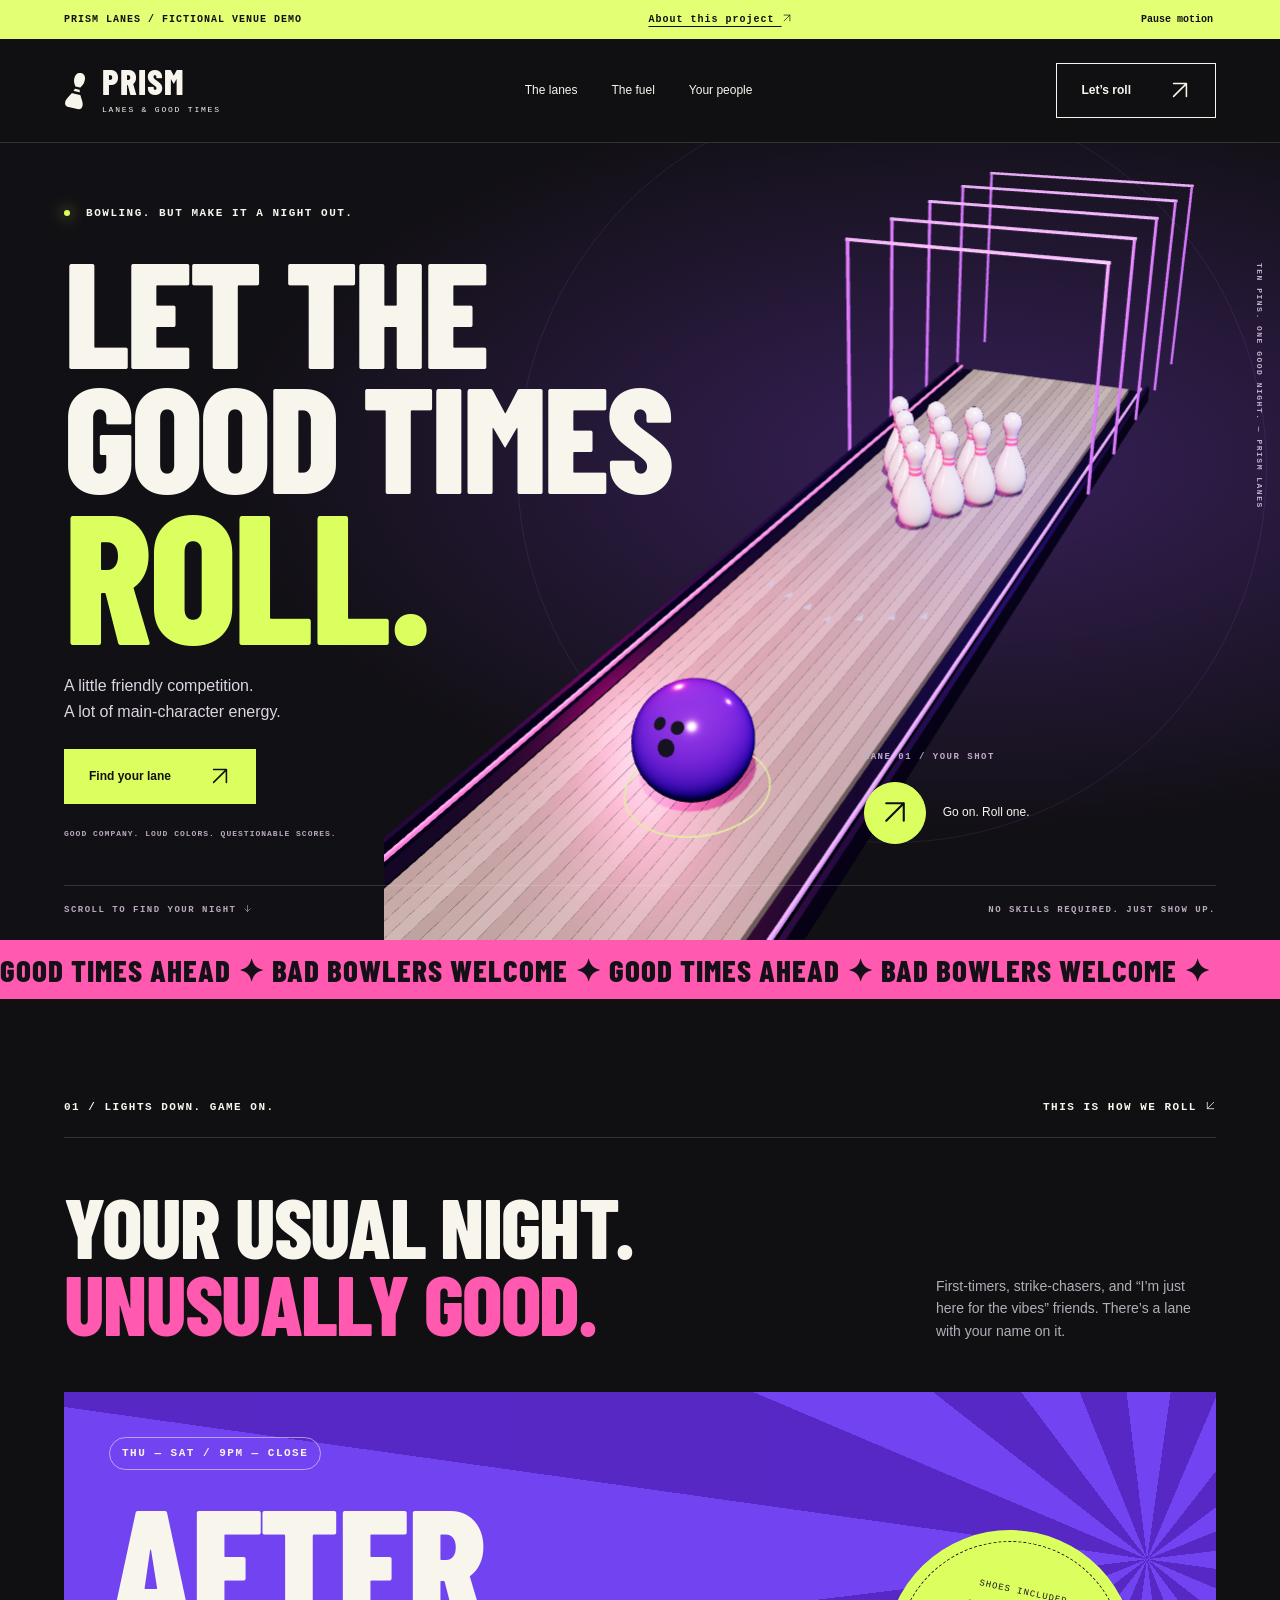
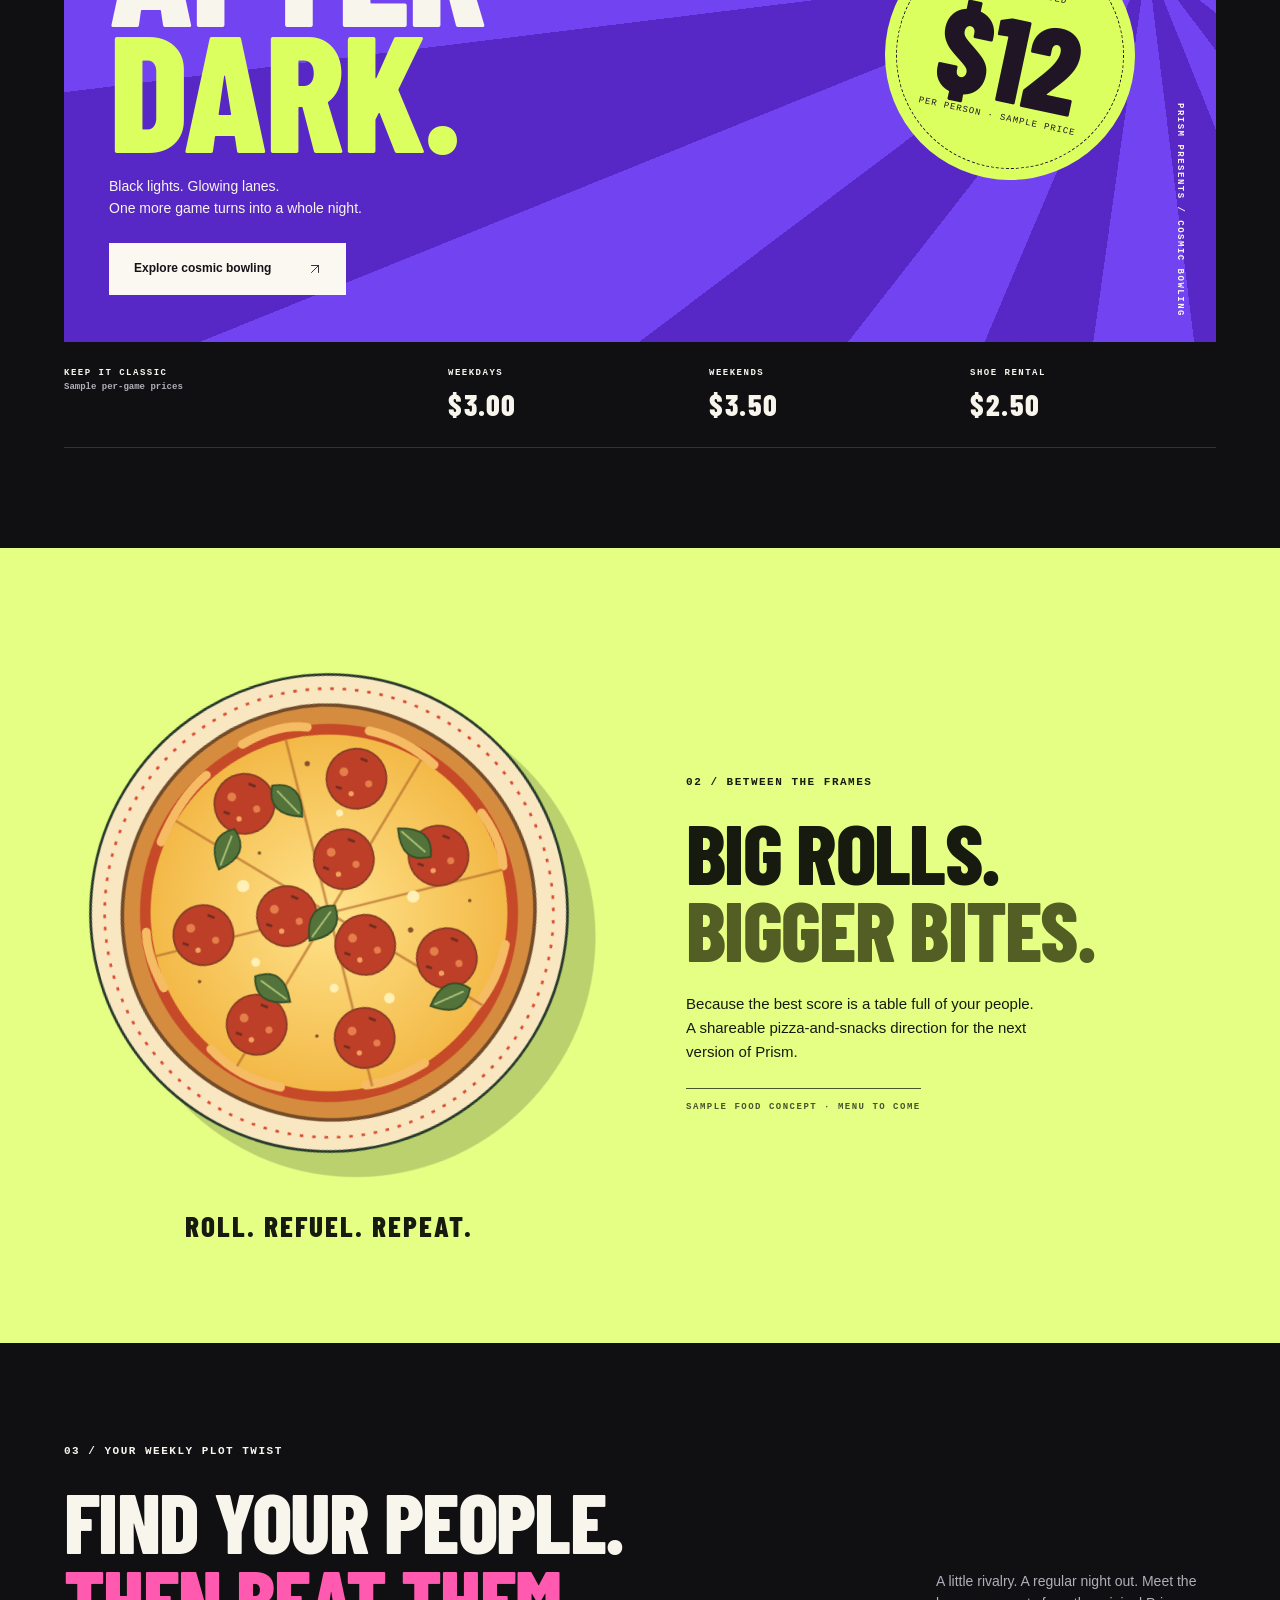
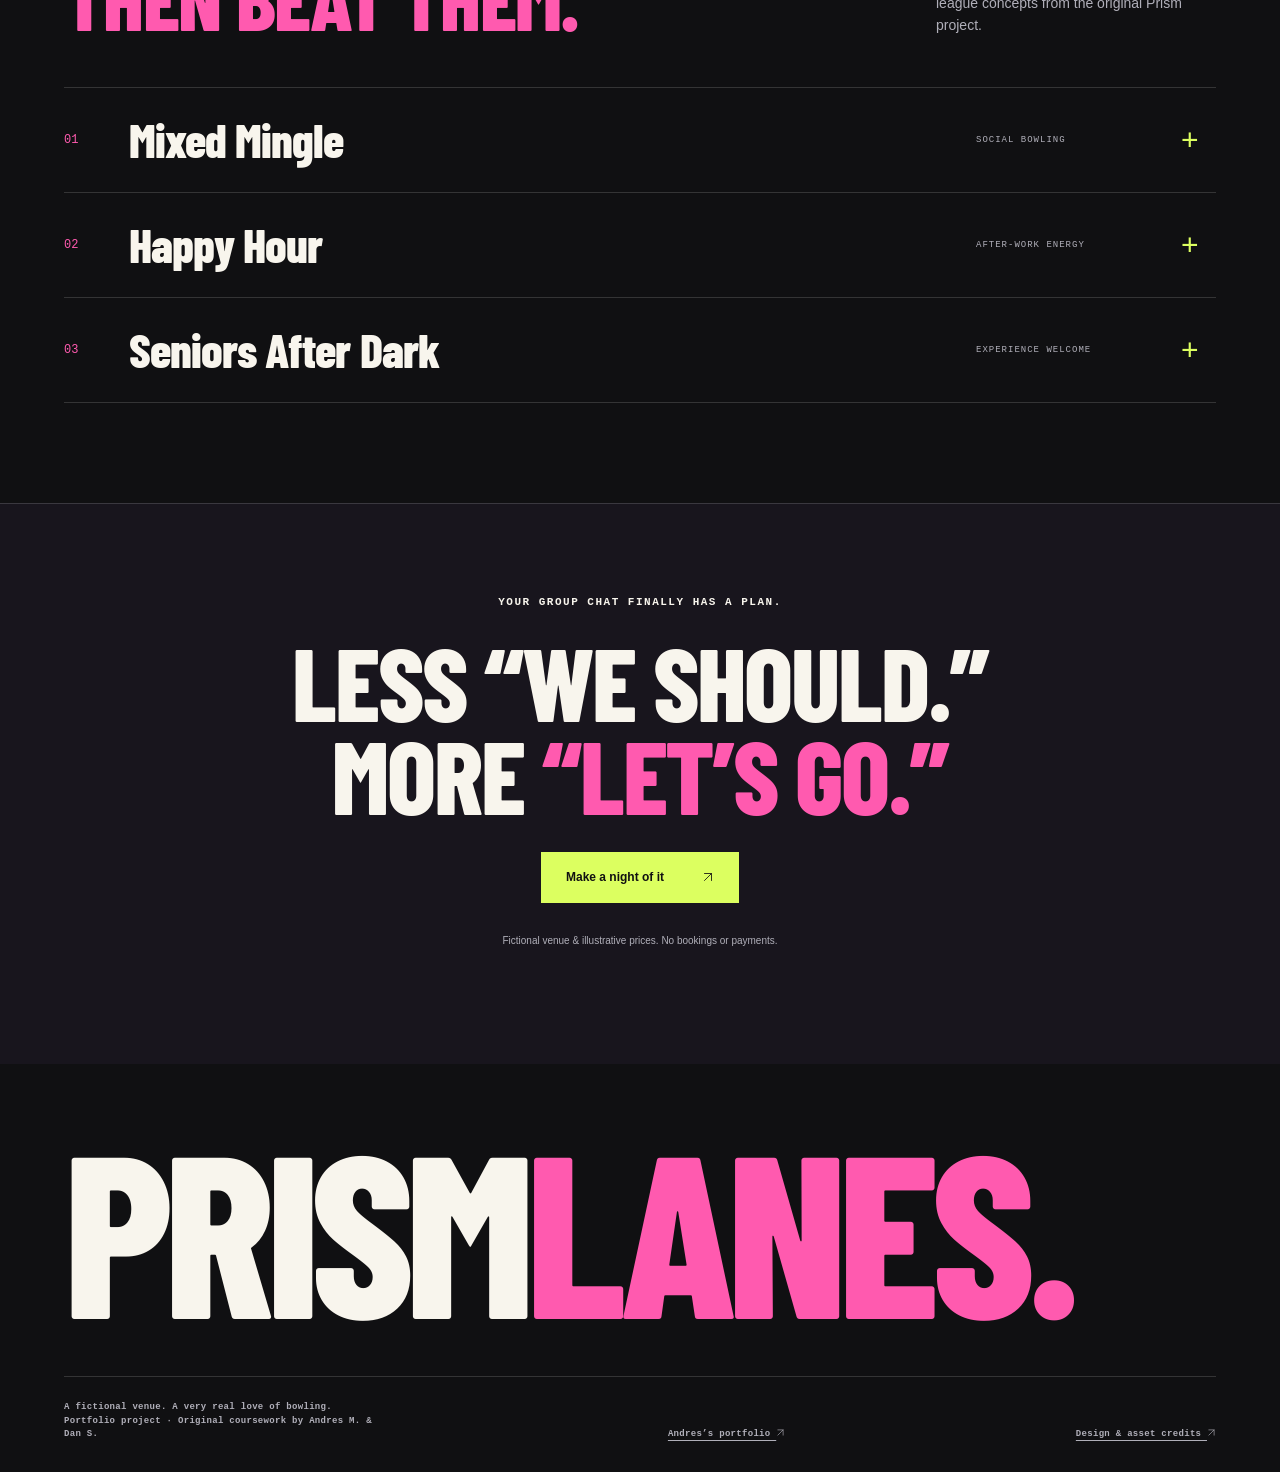
==== commit 44ece363: "Fix Safari arrow rendering and mobile compatibility" ====
--- a/rainbow-bowling-static/static-site/index.html
+++ b/rainbow-bowling-static/static-site/index.html
@@ -17,7 +17,7 @@
   <body>
     <div class="study-bar">
       <span>PRISM LANES <b> / FICTIONAL VENUE DEMO</b></span>
-      <a href="#about">About this project ↗</a>
+      <a href="#about">About this project <svg class="compat-arrow" xmlns="http://www.w3.org/2000/svg" width="1em" height="1em" viewBox="0 0 24 24" fill="none" stroke="currentColor" stroke-width="1.7" stroke-linecap="round" stroke-linejoin="round" aria-hidden="true" focusable="false"><path d="M5 19 19 5M5 5h14v14"></path></svg></a>
       <button class="motion-toggle" aria-pressed="false">Pause motion</button>
     </div>
     <a class="skip" href="#main">Skip to content</a>
@@ -40,7 +40,7 @@
         ><a href="#leagues">Your people</a>
       </nav>
       <button class="button header-cta" data-plan>
-        Let’s roll <span>↗</span>
+        Let’s roll <span><svg class="compat-arrow" xmlns="http://www.w3.org/2000/svg" width="1em" height="1em" viewBox="0 0 24 24" fill="none" stroke="currentColor" stroke-width="1.7" stroke-linecap="round" stroke-linejoin="round" aria-hidden="true" focusable="false"><path d="M5 19 19 5M5 5h14v14"></path></svg></span>
       </button>
     </header>
     <main id="main">
@@ -55,7 +55,7 @@
             A little friendly competition.<br />A lot of main-character energy.
           </p>
           <button class="button acid" data-plan>
-            Find your lane <span>↗</span>
+            Find your lane <span><svg class="compat-arrow" xmlns="http://www.w3.org/2000/svg" width="1em" height="1em" viewBox="0 0 24 24" fill="none" stroke="currentColor" stroke-width="1.7" stroke-linecap="round" stroke-linejoin="round" aria-hidden="true" focusable="false"><path d="M5 19 19 5M5 5h14v14"></path></svg></span>
           </button>
           <p class="hero-note">
             GOOD COMPANY. LOUD COLORS. QUESTIONABLE SCORES.
@@ -78,14 +78,14 @@
             class="round-button"
             aria-label="Roll the ball in the 3D bowling scene"
           >
-            ↗</button
+            <svg class="compat-arrow" xmlns="http://www.w3.org/2000/svg" width="1em" height="1em" viewBox="0 0 24 24" fill="none" stroke="currentColor" stroke-width="1.7" stroke-linecap="round" stroke-linejoin="round" aria-hidden="true" focusable="false"><path d="M5 19 19 5M5 5h14v14"></path></svg></button
           ><span id="roll-status" role="status">Go on. Roll one.</span>
         </div>
         <span class="hero-side" aria-hidden="true"
           >TEN PINS. ONE GOOD NIGHT. — PRISM LANES</span
         >
         <div class="hero-bottom">
-          <span>SCROLL TO FIND YOUR NIGHT ↓</span
+          <span>SCROLL TO FIND YOUR NIGHT <svg class="compat-arrow" xmlns="http://www.w3.org/2000/svg" width="1em" height="1em" viewBox="0 0 24 24" fill="none" stroke="currentColor" stroke-width="1.7" stroke-linecap="round" stroke-linejoin="round" aria-hidden="true" focusable="false"><path d="M12 4v16m-7-7 7 7 7-7"></path></svg></span
           ><span>NO SKILLS REQUIRED. JUST SHOW UP.</span>
         </div>
       </section>
@@ -98,7 +98,7 @@
       <section id="bowling" class="night-bowling section-pad">
         <div class="section-kicker">
           <span>01 / LIGHTS DOWN. GAME ON.</span
-          ><span>THIS IS HOW WE ROLL ↙</span>
+          ><span>THIS IS HOW WE ROLL <svg class="compat-arrow" xmlns="http://www.w3.org/2000/svg" width="1em" height="1em" viewBox="0 0 24 24" fill="none" stroke="currentColor" stroke-width="1.7" stroke-linecap="round" stroke-linejoin="round" aria-hidden="true" focusable="false"><path d="M19 5 5 19M5 5v14h14"></path></svg></span>
         </div>
         <div class="split-heading">
           <h2>YOUR USUAL NIGHT.<br /><em>UNUSUALLY GOOD.</em></h2>
@@ -117,7 +117,7 @@
               night.
             </p>
             <button class="button white" data-plan>
-              Explore cosmic bowling ↗
+              Explore cosmic bowling <svg class="compat-arrow" xmlns="http://www.w3.org/2000/svg" width="1em" height="1em" viewBox="0 0 24 24" fill="none" stroke="currentColor" stroke-width="1.7" stroke-linecap="round" stroke-linejoin="round" aria-hidden="true" focusable="false"><path d="M5 19 19 5M5 5h14v14"></path></svg>
             </button>
           </div>
           <div class="price-stamp">
@@ -201,7 +201,7 @@
       <section class="night-finale">
         <p class="eyebrow">YOUR GROUP CHAT FINALLY HAS A PLAN.</p>
         <h2>LESS “WE SHOULD.”<br />MORE <span>“LET’S GO.”</span></h2>
-        <button class="button acid" data-plan>Make a night of it ↗</button>
+        <button class="button acid" data-plan>Make a night of it <svg class="compat-arrow" xmlns="http://www.w3.org/2000/svg" width="1em" height="1em" viewBox="0 0 24 24" fill="none" stroke="currentColor" stroke-width="1.7" stroke-linecap="round" stroke-linejoin="round" aria-hidden="true" focusable="false"><path d="M5 19 19 5M5 5h14v14"></path></svg></button>
         <p class="fine-print">
           Fictional venue & illustrative prices. No bookings or payments.
         </p>
@@ -214,8 +214,8 @@
           A fictional venue. A very real love of bowling.<br />Portfolio project
           · Original coursework by Andres M. & Dan S.
         </p>
-        <a href="https://grimsyntaxcloud.github.io/">Andres’s portfolio ↗</a
-        ><a href="assets/credits.txt">Design & asset credits ↗</a>
+        <a href="https://grimsyntaxcloud.github.io/">Andres’s portfolio <svg class="compat-arrow" xmlns="http://www.w3.org/2000/svg" width="1em" height="1em" viewBox="0 0 24 24" fill="none" stroke="currentColor" stroke-width="1.7" stroke-linecap="round" stroke-linejoin="round" aria-hidden="true" focusable="false"><path d="M5 19 19 5M5 5h14v14"></path></svg></a
+        ><a href="assets/credits.txt">Design & asset credits <svg class="compat-arrow" xmlns="http://www.w3.org/2000/svg" width="1em" height="1em" viewBox="0 0 24 24" fill="none" stroke="currentColor" stroke-width="1.7" stroke-linecap="round" stroke-linejoin="round" aria-hidden="true" focusable="false"><path d="M5 19 19 5M5 5h14v14"></path></svg></a>
       </div>
     </footer>
     <dialog id="plan" aria-labelledby="plan-title">
--- a/rainbow-bowling-static/static-site/assets/designs.css
+++ b/rainbow-bowling-static/static-site/assets/designs.css
@@ -1702,3 +1702,15 @@
     font-size: 45px;
   }
 }
+
+/* Vector arrows keep their shape across Safari, system fonts, and emoji sets. */
+svg.compat-arrow {
+  display: inline-block;
+  position: static;
+  width: 1em;
+  height: 1em;
+  flex-shrink: 0;
+  vertical-align: -0.125em;
+  fill: none;
+  stroke: currentColor;
+}
